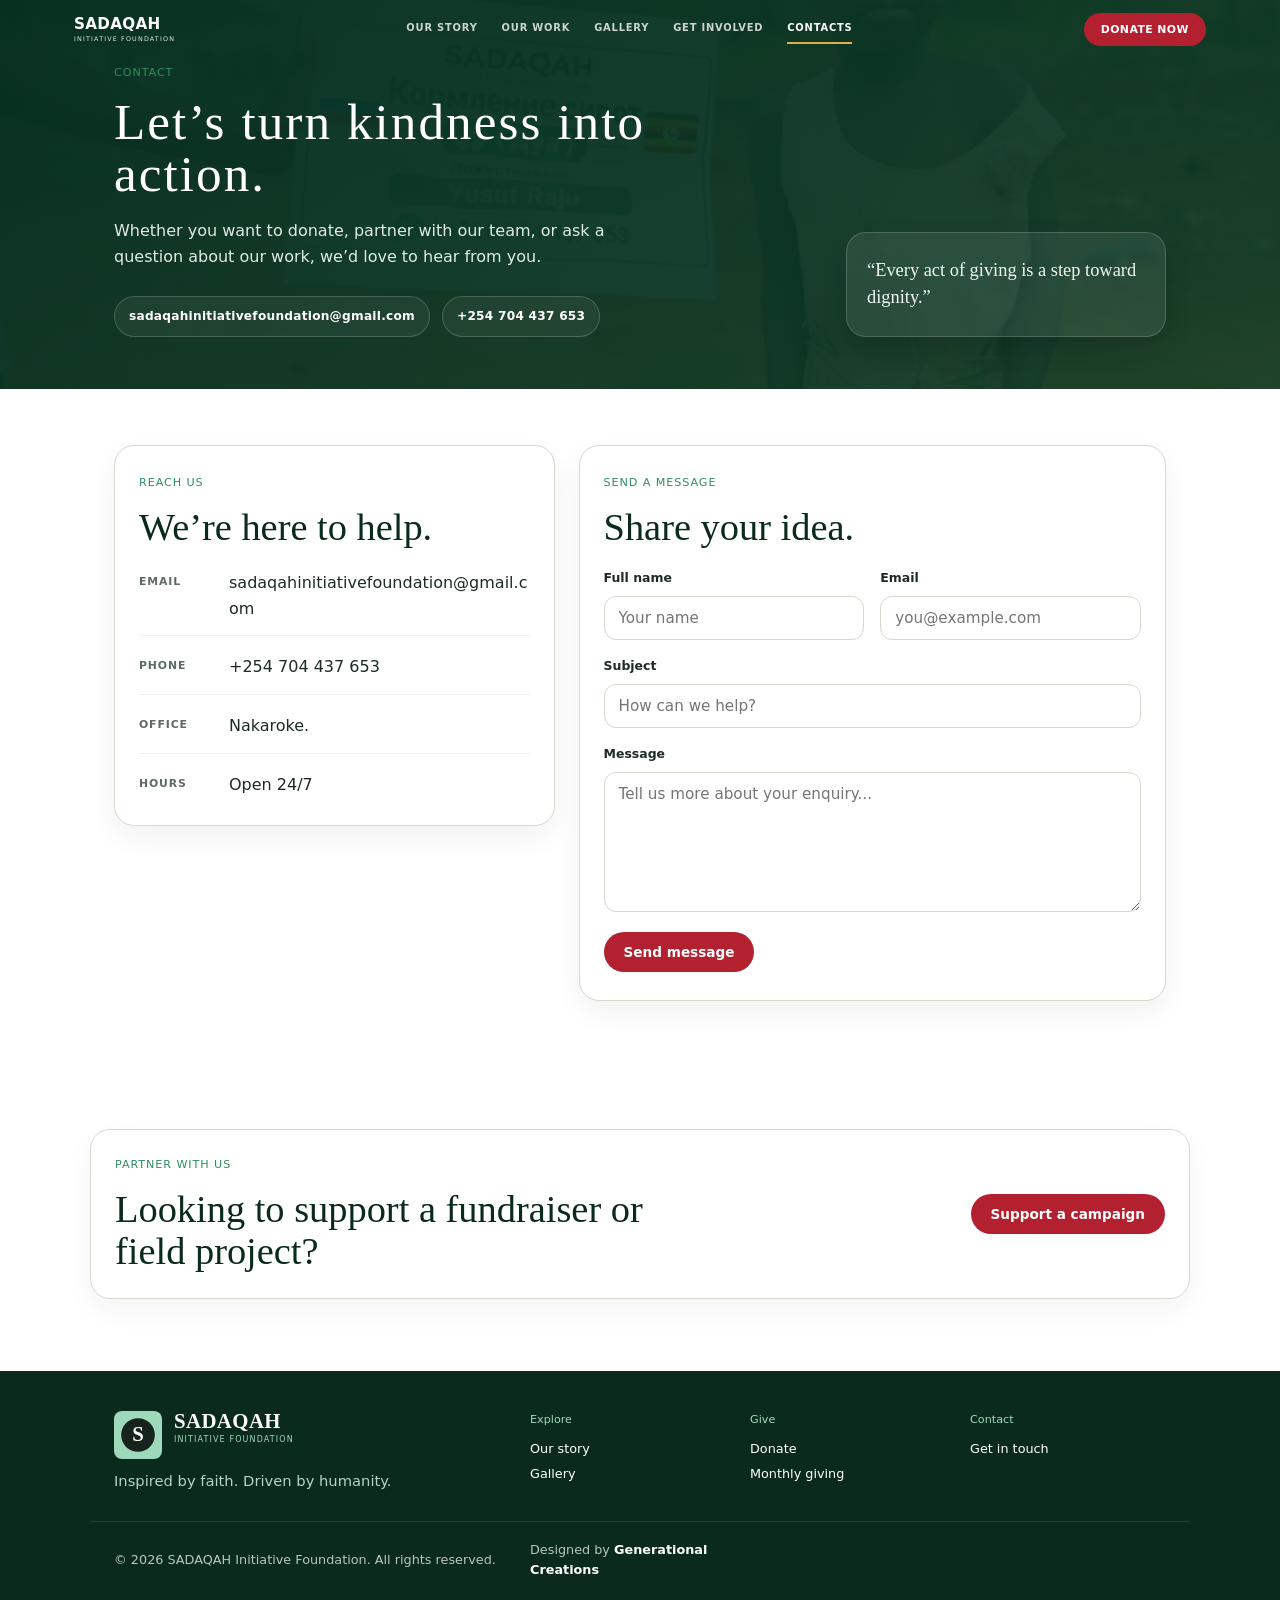
==== contact.html @ ea089679 "Agent Host changes for agents/mobile-nav-close-on-tap-slideshow-bg" ====
<!doctype html>
<html lang="en">
  <head>
    <meta charset="utf-8" />
    <meta
      name="viewport"
      content="width=device-width, initial-scale=1, viewport-fit=cover"
    />
    <meta name="referrer" content="no-referrer" />
    <meta
      http-equiv="Content-Security-Policy"
      content="default-src 'none'; style-src 'self' 'unsafe-inline' https://fonts.googleapis.com; font-src 'self' https://fonts.gstatic.com; script-src 'self'; img-src 'self' data:; media-src 'self'; base-uri 'none'; form-action 'none'"
    />
    <title>Contact | SADAQAH Initiative Foundation</title>
    <link rel="preconnect" href="https://fonts.googleapis.com" />
    <link
      href="https://fonts.googleapis.com/css2?family=Lora:wght@500;600&family=Inter:wght@400;500;600;700&display=swap"
      rel="stylesheet"
    />
    <link rel="stylesheet" href="styles.css" />
  </head>
  <body>
    <header>
      <div class="wrap nav">
        <button
          class="menu-toggle"
          type="button"
          aria-label="Open menu"
          aria-expanded="false"
          aria-controls="primary-nav"
        >
          <span></span><span></span><span></span>
        </button>
        <a class="logo" href="index.html#home"
          >SADAQAH<small>INITIATIVE FOUNDATION</small></a
        >
        <nav id="primary-nav" class="links" aria-label="Main">
          <a href="story.html">OUR STORY</a
          ><a href="index.html#work">OUR WORK</a
          ><a href="gallery.html">GALLERY</a
          ><a href="index.html#give">GET INVOLVED</a
          ><a href="contact.html" aria-current="page">CONTACTS</a>
        </nav>
        <a class="btn red" href="index.html#give">Donate now</a>
      </div>
    </header>

    <main class="contact-page">
      <section class="contact-hero">
        <div class="wrap contact-hero-inner">
          <div class="contact-copy">
            <p class="eyebrow">CONTACT</p>
            <h1>Let’s turn kindness into action.</h1>
            <p class="lead">
              Whether you want to donate, partner with our team, or ask a
              question about our work, we’d love to hear from you.
            </p>
            <div class="contact-chips">
              <a href="mailto:sadaqahinitiativefoundation@gmail.com">sadaqahinitiativefoundation@gmail.com</a>
              <a href="https://wa.me/254704437653">+254 704 437 653</a>
            </div>
          </div>
          <div class="contact-spotlight" aria-label="SADAQAH impact quote">
            <p>“Every act of giving is a step toward dignity.”</p>
          </div>
        </div>
      </section>

      <section class="contact-main">
        <div class="wrap contact-grid">
          <div class="contact-card info-panel">
            <p class="eyebrow">REACH US</p>
            <h2>We’re here to help.</h2>
            <ul class="contact-list">
              <li>
                <span class="label">Email</span>
                <a href="mailto:sadaqahinitiativefoundation@gmail.com">sadaqahinitiativefoundation@gmail.com</a>
              </li>
              <li>
                <span class="label">Phone</span>
                  <a href="https://wa.me/254704437653">+254 704 437 653</a>
              </li>
              <li>
                <span class="label">Office</span>
                  <span>Nakaroke.</span>
              </li>
              <li>
                <span class="label">Hours</span>
                <span>Open 24/7</span>
              </li>
            </ul>
          </div>

          <div class="contact-card form-panel">
            <p class="eyebrow">SEND A MESSAGE</p>
            <h2>Share your idea.</h2>
            <form class="contact-form">
              <div class="field-row">
                <label>
                  Full name
                  <input type="text" name="name" placeholder="Your name" />
                </label>
                <label>
                  Email
                  <input type="email" name="email" placeholder="you@example.com" />
                </label>
              </div>
              <label>
                Subject
                <input type="text" name="subject" placeholder="How can we help?" />
              </label>
              <label>
                Message
                <textarea name="message" rows="5" placeholder="Tell us more about your enquiry..."></textarea>
              </label>
              <button class="btn red" type="button">Send message</button>
            </form>
          </div>
        </div>
      </section>

      <section class="cta-section">
        <div class="wrap cta-box">
          <div>
            <p class="eyebrow">PARTNER WITH US</p>
            <h2>Looking to support a fundraiser or field project?</h2>
          </div>
          <a class="btn red" href="index.html#give">Support a campaign</a>
        </div>
      </section>
    </main>

    <footer class="dark">
      <div class="wrap">
        <div class="footer-brand">
          <img class="footer-logo" src="images/sadaqah-logo-placeholder.svg" alt="SADAQAH logo" />
          <span class="logo">SADAQAH<small>INITIATIVE FOUNDATION</small></span>
          <p class="muted">Inspired by faith. Driven by humanity.</p>
        </div>
        <div>
          <h4>Explore</h4>
          <a href="story.html">Our story</a>
          <a href="gallery.html">Gallery</a>
        </div>
        <div>
          <h4>Give</h4>
          <a href="index.html#give">Donate</a>
          <a href="index.html#give">Monthly giving</a>
        </div>
        <div>
          <h4>Contact</h4>
          <a href="contact.html">Get in touch</a>
        </div>
      </div>
      <div class="wrap footer-bottom">
        <p>&copy; 2026 SADAQAH Initiative Foundation. All rights reserved.</p>
        <p>Designed by <strong>Generational Creations</strong></p>
      </div>
    </footer>

    <script src="script.js"></script>
  </body>
</html>
---- styles.css ----
:root {
  --g: #0e3b26;
  --g2: #0a2b1b;
  --k: #0a0a0a;
  --cream: #f7f5f0;
  --red: #b3202f;
  --ink: #1d2b24;
  --mut: #5d6b63;
  --gold: #d8b24a;
  --bg: var(--cream);
  --tx: var(--ink);
  --bx-tint: #fff;
  --bd: #d9d6cc;
  --serif: Lora, Georgia, serif;
  --sans: Inter, system-ui, sans-serif;
  box-sizing: border-box;
  padding-top: env(safe-area-inset-top, 0px);
  padding-bottom: env(safe-area-inset-bottom, 0px);
}
html {
  scroll-padding-top: env(safe-area-inset-top, 0px);
  scroll-behavior: smooth;
}
*,
*::before,
*::after {
  box-sizing: inherit;
}
body {
  margin: 0;
  font-family: var(--sans);
  background: var(--bg);
  color: var(--tx);
  line-height: 1.6;
}
h1,
h2,
h3 {
  font-family: var(--serif);
  font-weight: 500;
  margin: 0;
  line-height: 1.1;
}
a {
  color: inherit;
  text-decoration: none;
}
:focus-visible {
  outline: 3px solid var(--gold);
  outline-offset: 2px;
}
.wrap {
  max-width: 1100px;
  margin: 0 auto;
  padding: 0 24px;
}
.eyebrow {
  font-size: 0.7rem;
  letter-spacing: 0.08em;
  color: #2e8f5e;
  margin: 0 0 14px;
}
.dark .eyebrow {
  color: #6fd1a0;
}
.btn {
  display: inline-block;
  border: 0;
  border-radius: 999px;
  padding: 12px 20px;
  font: 600 0.85rem var(--sans);
  cursor: pointer;
}
.red {
  background: var(--red);
  color: #fff;
}
.line {
  border: 1px solid rgba(255, 255, 255, 0.5);
  color: #fff;
  background: transparent;
}
.dark {
  background: var(--g);
  color: #fff;
}
.dark.deeper {
  background: var(--g2);
}
/* nav */
header {
  background: rgba(255, 255, 255, 0);
  color: #fff;
  position: fixed;
  top: 0;
  left: 0;
  width: 100%;
  z-index: 5;
  border-bottom: 1px solid transparent;
  transition:
    background-color 0.25s ease,
    border-color 0.25s ease,
    box-shadow 0.25s ease,
    color 0.25s ease;
}
header.is-scrolled {
  background: #fff;
  color: #17231d;
  border-bottom-color: #e8e8e3;
  box-shadow: 0 4px 14px rgba(10, 35, 24, 0.12);
}
header:not(.is-scrolled) .nav .logo,
header:not(.is-scrolled) .links a {
  color: #fff;
}
header:not(.is-scrolled) .nav .logo small {
  color: #dcebe2;
}
header.is-scrolled .nav .logo,
header.is-scrolled .links a {
  color: #17231d;
}
header.is-scrolled .nav .logo small {
  color: #526158;
}
.nav {
  position: relative;
  display: flex;
  align-items: center;
  justify-content: space-between;
  height: 58px;
  max-width: 1180px;
}
.logo {
  font: 600 1.3rem var(--serif);
  letter-spacing: 0.02em;
  line-height: 1;
}
.logo small {
  display: block;
  font: 500 0.5rem var(--sans);
  letter-spacing: 0.14em;
  color: #9fd9bb;
  margin-top: 3px;
}
.nav .logo {
  font: 700 0.95rem var(--sans);
  letter-spacing: 0.02em;
  color: #17231d;
}
.nav .logo small {
  font: 500 0.4rem var(--sans);
  letter-spacing: 0.18em;
  color: #526158;
  margin-top: 2px;
}
.links {
  display: flex;
  gap: 24px;
  font-size: 0.62rem;
  letter-spacing: 0.08em;
  font-weight: 600;
}
.links a {
  opacity: 0.78;
  padding: 6px 0;
}
.links a[aria-current="page"] {
  opacity: 1;
  border-bottom: 2px solid var(--gold);
}
.nav > .btn {
  font-size: 0.68rem;
  padding: 10px 17px;
  text-transform: uppercase;
  letter-spacing: 0.04em;
}
.menu-toggle {
  display: none;
}
@media (max-width: 760px) {
  .links {
    display: none;
  }
}
/* ph = image placeholder */
.ph {
  position: relative;
  overflow: hidden;
  background: linear-gradient(135deg, #2d6a46, #7a5a2c 55%, #c0852b);
  display: flex;
  align-items: flex-end;
}
.ph span {
  width: 100%;
  padding: 10px 12px;
  font-size: 0.72rem;
  color: #fff;
  background: linear-gradient(transparent, rgba(0, 0, 0, 0.7));
}
.ph.b {
  background: linear-gradient(135deg, #8a4b2a, #d9a441);
}
.ph.c {
  background: linear-gradient(135deg, #3b7a4f, #e4d9b8);
}
.ph.d {
  background: linear-gradient(135deg, #c0572b, #1d4e33);
}
.tiles a.ph {
  background-size: cover;
  background-position: center;
  background-repeat: no-repeat;
  transition:
    transform 0.2s ease,
    box-shadow 0.2s ease;
  box-shadow: 0 8px 18px rgba(0, 0, 0, 0.12);
}
.tiles a.ph:hover {
  transform: translateY(-2px);
  box-shadow: 0 12px 22px rgba(0, 0, 0, 0.18);
}
.img-one {
  background-image:
    linear-gradient(180deg, rgba(7, 39, 26, 0.12), rgba(7, 39, 26, 0.45)),
    url("images/IMG-20261114-WA0152.jpg");
}
.img-two {
  background-image:
    linear-gradient(180deg, rgba(7, 39, 26, 0.12), rgba(7, 39, 26, 0.45)),
    url("images/IMG-20261114-WA0137.jpg");
}
.img-three {
  background-image:
    linear-gradient(180deg, rgba(7, 39, 26, 0.12), rgba(7, 39, 26, 0.45)),
    url("images/IMG-20261114-WA0128.jpg");
}
/* hero */
.home-hero {
  position: relative;
  overflow: hidden;
  background: var(--g);
  padding: 0;
  min-height: 100vh;
}
.hero-wrap {
  position: relative;
  display: flex;
  align-items: center;
  max-width: none;
  min-height: 100vh;
  padding: 0;
}
.hero-copy {
  position: relative;
  z-index: 2;
  width: 100%;
  max-width: 1180px;
  margin: 0 auto;
  padding: 68px 24px 78px;
  color: #fff;
}
.hero-copy .eyebrow {
  margin-bottom: 18px;
  color: #a8dfbd;
}
.hero-copy h1 {
  font-size: clamp(2.6rem, 5vw, 4.4rem);
  line-height: 0.99;
  color: #fff;
  letter-spacing: -0.045em;
  max-width: 490px;
}
.hero-copy .lead {
  max-width: 430px;
  color: #e1eee6;
  font-size: 0.98rem;
  margin-top: 18px;
}
.hero-copy .muted-note {
  color: #c3dacc;
}
.hero-copy .row {
  display: flex;
  gap: 12px;
  flex-wrap: wrap;
  margin: 27px 0 18px;
}
.hero-copy .btn {
  padding: 13px 22px;
  font-size: 0.72rem;
  border-radius: 999px;
  letter-spacing: 0.04em;
  text-transform: uppercase;
}
.btn.white {
  background: #fff;
  color: #143b2a;
  border: 1px solid rgba(11, 37, 27, 0.1);
  box-shadow: 0 2px 0 rgba(11, 37, 27, 0.03);
}
.hero-visual {
  position: absolute;
  inset: 0;
  overflow: hidden;
  background-image: url("images/IMG-20261114-WA0153.jpg");
  background-position: center 48%;
  background-size: cover;
}
.hero-visual::before {
  content: "";
  position: absolute;
  inset: 0;
  background:
    linear-gradient(
      90deg,
      rgba(7, 58, 37, 0.99) 0%,
      rgba(7, 58, 37, 0.96) 28%,
      rgba(7, 58, 37, 0.82) 43%,
      rgba(7, 58, 37, 0.35) 63%,
      rgba(7, 58, 37, 0.08) 100%
    ),
    linear-gradient(
      0deg,
      rgba(7, 40, 26, 0.36),
      transparent 42%,
      rgba(7, 40, 26, 0.08)
    );
}
.hero-card {
  position: absolute;
  right: max(24px, calc((100vw - 1180px) / 2 + 24px));
  bottom: 28px;
  width: min(290px, calc(100% - 48px));
  display: flex;
  flex-direction: column;
  gap: 7px;
  padding: 15px 18px;
  background: rgba(213, 234, 212, 0.96);
  color: #1d2b24;
  box-shadow: 0 8px 24px rgba(0, 0, 0, 0.18);
  border-radius: 14px;
}
.hero-kicker {
  font-size: 0.62rem;
  letter-spacing: 0.08em;
  text-transform: uppercase;
  color: #33845a;
  font-weight: 600;
}
.hero-card h3 {
  font-size: 1rem;
  color: #1d2b24;
  line-height: 1.2;
  font-family: var(--serif);
  font-weight: 500;
}
.hero-card > a {
  font-size: 0.67rem;
  font-weight: 600;
  color: #1b6843;
  margin-top: 2px;
}

@media (max-width: 760px) {
  .nav {
    height: 56px;
  }
  .links {
    display: none;
  }
  .links.is-open {
    position: absolute;
    top: 100%;
    left: 0;
    right: 0;
    z-index: 6;
    display: flex;
    flex-direction: column;
    gap: 0;
    padding: 8px 24px;
    background: #fff;
    border-top: 1px solid #e8e8e3;
    box-shadow: 0 10px 18px rgba(0, 0, 0, 0.12);
  }
  header .links.is-open a {
    padding: 12px 0;
    border-bottom: 1px solid #eee;
    color: #17231d;
  }
  .links.is-open a:last-child {
    border-bottom: 0;
  }
  .menu-toggle {
    display: flex;
    width: 40px;
    height: 40px;
    flex-direction: column;
    align-items: center;
    justify-content: center;
    gap: 5px;
    padding: 0;
    border: 1px solid #d9d6cc;
    border-radius: 4px;
    background: #fff;
    color: #17231d;
    cursor: pointer;
  }
  .menu-toggle span {
    display: block;
    width: 17px;
    height: 2px;
    background: currentColor;
  }
  .hero-wrap {
    min-height: 100vh;
    align-items: flex-start;
  }
  .hero-copy {
    padding: 66px 24px 220px;
  }
  .hero-copy h1 {
    font-size: clamp(2.35rem, 11vw, 3.4rem);
  }
  .hero-copy .lead {
    max-width: 390px;
  }
  .hero-visual {
    background-position: 58% center;
  }
  .hero-visual::before {
    background:
      linear-gradient(
        90deg,
        rgba(7, 58, 37, 0.96),
        rgba(7, 58, 37, 0.78) 55%,
        rgba(7, 58, 37, 0.28)
      ),
      linear-gradient(0deg, rgba(7, 40, 26, 0.48), transparent 65%);
  }
  .hero-card {
    right: 18px;
    bottom: 18px;
  }
}
.hero-img {
  background: #2d6a46
    url("[data-uri]")
    50% 62% / cover no-repeat;
}
.cap {
  position: absolute;
  z-index: 2;
  right: max(24px, calc((100vw - 1100px) / 2 + 24px));
  bottom: 32px;
  background: #fff;
  color: var(--ink);
  padding: 10px 14px;
  font-size: 0.72rem;
  max-width: 210px;
  border-radius: 3px;
}
.cap b {
  display: block;
  font: 600 0.8rem var(--serif);
}
@media (max-width: 760px) {
  .hero .ph {
    inset: 0;
  }
  .hero .ph::before {
    background: linear-gradient(
      180deg,
      rgba(14, 59, 38, 0.85),
      rgba(14, 59, 38, 0.7)
    );
  }
  .cap {
    display: none;
  }
}
/* stats */
.stats {
  background: var(--k);
  color: #fff;
  padding: 28px 0;
  text-align: center;
}
.stats .wrap {
  display: grid;
  grid-template-columns: repeat(6, minmax(0, 1fr));
  gap: 0;
}
.impact-stats .stat-item {
  min-width: 0;
  min-height: 100px;
  padding: 0 12px;
  border-right: 1px solid rgba(255, 255, 255, 0.16);
}
.impact-stats .stat-item:nth-child(6n) {
  border-right: 0;
}
.stat-icon {
  display: block;
  width: 32px;
  height: 32px;
  margin: 0 auto 8px;
  fill: none;
  stroke: var(--gold);
  stroke-width: 1.8;
  stroke-linecap: round;
  stroke-linejoin: round;
}
.stats b {
  display: block;
  margin: 0 0 4px;
  font: 600 0.95rem/1.3 var(--serif);
  color: var(--gold);
}
.stats span {
  display: block;
  font-size: 0.68rem;
  line-height: 1.4;
  color: #c9d3cd;
}
@media (max-width: 900px) {
  .stats .wrap {
    grid-template-columns: repeat(3, minmax(0, 1fr));
  }
  .impact-stats .stat-item:nth-child(6n) {
    border-right: 1px solid rgba(255, 255, 255, 0.16);
  }
  .impact-stats .stat-item:nth-child(3n) {
    border-right: 0;
  }
}
@media (max-width: 600px) {
  .stats .wrap {
    grid-template-columns: repeat(2, minmax(0, 1fr));
  }
  .impact-stats .stat-item:nth-child(3n) {
    border-right: 1px solid rgba(255, 255, 255, 0.16);
  }
  .impact-stats .stat-item:nth-child(even) {
    border-right: 0;
  }
}
section {
  padding: 72px 0;
}
.two {
  display: grid;
  grid-template-columns: 1fr 1fr;
  gap: 56px;
  align-items: start;
}
@media (max-width: 760px) {
  .two {
    grid-template-columns: 1fr;
  }
  .story-copy {
    margin-top: 0;
  }
}
.big {
  font-size: clamp(1.8rem, 3.6vw, 2.4rem);
}
.muted {
  color: var(--mut);
  font-size: 0.92rem;
}
.dark .muted {
  color: #b8d3c3;
}
.tl {
  color: var(--red);
  font-size: 0.82rem;
  font-weight: 600;
  border-bottom: 1px solid currentColor;
}
.story-poster {
  margin: 24px 0 0;
  overflow: hidden;
  border: 1px solid var(--bd);
  border-radius: 4px;
  background: var(--cream);
}
.story-poster img {
  display: block;
  width: 100%;
  height: auto;
  object-fit: cover;
}
.story-copy {
  margin-top: 96px;
}
/* story timeline */
/* Chapter items alternate around the centre rail on wide screens. */
.story-page {
  background: var(--cream);
}
.story-hero {
  min-height: 420px;
  display: flex;
  align-items: flex-end;
  position: relative;
  overflow: hidden;
  color: #fff;
  background:
    linear-gradient(90deg, rgba(7, 58, 37, 0.96), rgba(7, 58, 37, 0.62) 58%, rgba(7, 58, 37, 0.15)),
    url("images/IMG-20261114-WA0152.jpg") center 48% / cover no-repeat;
}
.story-hero-slides {
  position: absolute;
  inset: 0;
  z-index: 0;
}
.story-hero-slide {
  position: absolute;
  inset: 0;
  background-position: center 48%;
  background-size: cover;
  background-repeat: no-repeat;
  opacity: 0;
  transition: opacity 1s ease;
}
.story-hero-slide.is-active {
  opacity: 1;
}
.story-hero::before {
  content: "";
  position: absolute;
  inset: 0;
  z-index: 1;
  background: linear-gradient(90deg, rgba(7, 58, 37, 0.96), rgba(7, 58, 37, 0.62) 58%, rgba(7, 58, 37, 0.15));
  pointer-events: none;
}
.story-hero-inner {
  position: relative;
  z-index: 2;
  width: 100%;
  padding-top: 112px;
  padding-bottom: 52px;
}
.story-hero h1 {
  max-width: 680px;
  color: #fff;
  font-size: clamp(2.8rem, 7vw, 5.2rem);
  letter-spacing: -0.04em;
}
.story-hero .lead {
  max-width: 580px;
  color: #e1eee6;
  font-size: 1.05rem;
}
.story-timeline-section {
  padding: 88px 0 100px;
}
.story-intro {
  max-width: 760px;
  margin: 0 auto 66px;
  text-align: center;
}
.story-intro .big {
  margin: 0 0 18px;
  font-size: clamp(2rem, 4vw, 3.2rem);
}
.timeline {
  position: relative;
  display: grid;
  gap: 42px;
  margin: 0;
  padding: 0;
  list-style: none;
}
.timeline::before {
  content: "";
  position: absolute;
  left: 50%;
  top: 22px;
  bottom: 22px;
  width: 2px;
  transform: translateX(-1px);
  background: linear-gradient(#d5aeb2, #8bb69a 35%, #d5aeb2 70%, #8bb69a);
}
.timeline-item {
  position: relative;
  display: grid;
  grid-template-columns: 1fr 84px 1fr;
  align-items: center;
  min-height: 250px;
  opacity: 0;
  transform: translateY(18px);
  transition: opacity 0.65s ease, transform 0.65s ease;
}
.timeline-item.is-visible {
  opacity: 1;
  transform: translateY(0);
}
.timeline-item:nth-child(odd) .timeline-card {
  grid-column: 1;
  grid-row: 1;
}
.timeline-item:nth-child(even) .timeline-card {
  grid-column: 3;
  grid-row: 1;
}
.timeline-marker {
  position: relative;
  z-index: 1;
  grid-column: 2;
  grid-row: 1;
  display: grid;
  place-items: center;
  width: 84px;
  height: 84px;
  border: 1px solid #d3cfc1;
  border-radius: 50%;
  background: var(--cream);
  color: var(--g);
  box-shadow: 0 0 0 8px var(--cream);
}
.timeline-marker span {
  display: grid;
  place-items: center;
  width: 58px;
  height: 58px;
  border-radius: 50%;
  background: var(--g);
  color: #fff;
  font: 600 0.85rem var(--sans);
  letter-spacing: 0.08em;
}
.timeline-card {
  display: grid;
  grid-template-columns: 180px 1fr;
  gap: 28px;
  align-items: center;
  min-height: 250px;
  padding: 18px;
  background: #fff;
  border: 1px solid var(--bd);
  border-radius: 14px;
  box-shadow: 0 18px 40px rgba(14, 59, 38, 0.09);
}
.timeline-card img {
  width: 180px;
  height: 214px;
  object-fit: cover;
  border-radius: 8px;
}
.timeline-kicker {
  margin: 0 0 8px;
  color: var(--red) !important;
  font-size: 0.62rem !important;
  font-weight: 700;
  letter-spacing: 0.13em;
}
.timeline-card h2 {
  margin: 0 0 8px;
  font-size: 1.45rem;
  color: var(--ink);
}
.timeline-card p {
  margin: 0;
  color: var(--mut);
  font-size: 0.92rem;
}
@media (max-width: 760px) {
  .story-hero {
    min-height: 260px;
  }
  .story-hero-inner {
    padding-top: 96px;
    padding-bottom: 40px;
  }
  .story-timeline-section {
    padding: 64px 0 72px;
  }
  .timeline::before {
    left: 11px;
  }
  .timeline-item {
    grid-template-columns: 44px 1fr;
    gap: 12px;
    min-height: 0;
  }
  .timeline-item:nth-child(odd) .timeline-card,
  .timeline-item:nth-child(even) .timeline-card {
    grid-column: 2;
    grid-row: 1;
  }
  .timeline-marker {
    grid-column: 1;
    width: 44px;
    height: 44px;
    box-shadow: 0 0 0 5px var(--cream);
  }
  .timeline-marker span {
    width: 32px;
    height: 32px;
    font-size: 0.62rem;
  }
  .timeline-card {
    grid-template-columns: 1fr;
    min-height: 0;
    gap: 16px;
    padding: 14px;
  }
  .timeline-card img {
    width: 100%;
    height: 220px;
  }
}
/* moments */
.moments {
  display: flex;
  min-height: calc(100vh - 58px);
  min-height: calc(100svh - 58px);
  align-items: center;
  padding: 40px 0;
}
.moments-content {
  width: 100%;
}
.moments-heading {
  max-width: 560px;
  margin-bottom: 18px;
}
.work-gallery-group + .work-gallery-group {
  margin-top: 12px;
}
.media-title {
  margin: 0 0 7px;
  color: #a8dfbd;
  font: 600 0.8rem var(--sans);
  letter-spacing: 0.06em;
}
.work-pics,
.work-videos {
  display: grid;
  gap: 10px;
}
.work-pics {
  grid-template-columns: repeat(3, minmax(0, 1fr));
}
.work-videos {
  grid-template-columns: repeat(3, minmax(0, 1fr));
}
.work-videos video,
.work-pics a.ph {
  display: block;
  width: 100%;
  aspect-ratio: 16 / 9;
  border-radius: 4px;
}
.work-videos video {
  background: #000;
  object-fit: cover;
}
.work-pics a.ph {
  background-size: cover;
  background-position: center;
  transition: transform 0.2s ease, box-shadow 0.2s ease;
}
.work-pics a.ph:hover {
  transform: translateY(-2px);
  box-shadow: 0 8px 18px rgba(0, 0, 0, 0.2);
}
.work-pics a.ph span {
  padding: 8px;
  font-size: 0.68rem;
}
@media (max-width: 760px) {
  .moments {
    min-height: calc(100vh - 56px);
    min-height: calc(100svh - 56px);
    padding: 32px 0;
  }
  .work-videos {
    grid-template-columns: repeat(2, minmax(0, 1fr));
  }
  .work-gallery-group + .work-gallery-group {
    margin-top: 10px;
  }
  .work-pics,
  .work-videos {
    gap: 8px;
  }
}
/* give */
.card {
  background: var(--bx-tint);
  border: 1px solid var(--bd);
  padding: 22px;
  border-radius: 3px;
}
.card input {
  width: 100%;
  padding: 10px;
  border: 1px solid var(--bd);
  border-radius: 6px;
  font: inherit;
  margin-bottom: 12px;
}
.card .btn {
  width: 100%;
}
.payment-options {
  display: grid;
  grid-template-columns: 1fr 1fr;
  gap: 10px;
  margin: 14px 0;
}
.payment-option {
  display: grid;
  grid-template-columns: 42px 1fr auto;
  align-items: center;
  gap: 10px;
  min-height: 68px;
  padding: 10px 12px;
  border: 1px solid var(--bd);
  border-radius: 8px;
  background: #fff;
  color: var(--ink);
  font: 600 0.82rem var(--sans);
  text-align: left;
  cursor: pointer;
}
.payment-option[aria-expanded="true"] {
  border-color: var(--red);
  box-shadow: inset 0 0 0 1px var(--red);
}
.payment-icon {
  display: grid;
  width: 42px;
  height: 42px;
  place-items: center;
  border-radius: 50%;
  background: #edf4ef;
}
.payment-icon svg {
  width: 22px;
  height: 22px;
  fill: none;
  stroke: var(--g);
  stroke-width: 1.6;
  stroke-linecap: round;
  stroke-linejoin: round;
}
.payment-chevron {
  color: var(--red);
  font-size: 1.15rem;
  line-height: 1;
}
.payment-panel {
  padding-top: 4px;
}
.donation-form {
  display: grid;
  gap: 10px;
}
.donation-form label {
  display: grid;
  gap: 5px;
  font-size: 0.72rem;
  font-weight: 600;
  color: var(--mut);
}
.donation-form input {
  margin: 0;
}
.donation-form .consent-label {
  display: grid;
  grid-template-columns: 18px minmax(0, 1fr);
  align-items: start;
  gap: 8px;
  line-height: 1.45;
  cursor: pointer;
}
.donation-form .consent-label input {
  width: 18px;
  height: 18px;
  margin-top: 1px;
  padding: 0;
  border: 0;
  border-radius: 0;
  accent-color: var(--red);
}
@media (max-width: 600px) {
  .payment-options {
    grid-template-columns: 1fr;
  }
}
.note {
  font-size: 0.72rem;
  color: var(--mut);
  margin: 10px 0 0;
}
#msg {
  min-height: 1.2em;
}
/* faq */
details {
  border-bottom: 1px solid var(--bd);
  padding: 14px 0;
}
summary {
  cursor: pointer;
  font-weight: 600;
  font-size: 0.92rem;
  list-style: none;
  display: flex;
  justify-content: space-between;
}
summary::after {
  content: "+";
  color: var(--mut);
}
details[open] summary::after {
  content: "\2013";
}
details p {
  margin: 10px 0 0;
  color: var(--mut);
  font-size: 0.88rem;
}
/* cta */
.cta .wrap {
  display: flex;
  align-items: center;
  justify-content: space-between;
  gap: 24px;
  flex-wrap: wrap;
}
.cta h2 {
  font-size: clamp(1.8rem, 4vw, 2.6rem);
}
.funders-marquee {
  width: min(760px, 82vw);
  margin-top: 18px;
  overflow: hidden;
  mask-image: linear-gradient(to right, transparent, #000 6%, #000 94%, transparent);
}
.funders-marquee-track {
  display: flex;
  width: max-content;
  align-items: center;
  animation: funders-scroll 24s linear infinite;
}
.funder-card {
  display: flex;
  flex: none;
  align-items: center;
  gap: 12px;
  width: 210px;
  height: 78px;
  margin-right: 14px;
  padding: 12px;
  border: 1px solid rgba(255, 255, 255, 0.16);
  border-radius: 10px;
  background: rgba(255, 255, 255, 0.06);
  color: #fff;
  font-family: var(--sans);
  white-space: nowrap;
}
.funder-card div {
  display: grid;
  gap: 5px;
  min-width: 0;
}
.funder-card strong {
  font-size: 0.68rem;
  font-weight: 600;
  letter-spacing: 0.08em;
  text-transform: uppercase;
}
.funder-card div > span {
  color: #b9c6be;
  font-size: 0.72rem;
}
.funder-logo-mark {
  display: grid;
  flex: none;
  width: 52px;
  height: 52px;
  padding: 4px;
  object-fit: contain;
  border: 1px solid rgba(159, 217, 187, 0.35);
  border-radius: 8px;
  background: rgba(241, 247, 243, 0.18);
  opacity: 0.72;
  color: #17231d;
  font-family: var(--serif);
  font-size: 0.82rem;
  letter-spacing: 0;
}
@keyframes funders-scroll {
  to {
    transform: translateX(-50%);
  }
}
@media (prefers-reduced-motion: reduce) {
  .funders-marquee-track {
    animation: none;
  }
  .story-hero-slide {
    transition: none;
  }
}
footer {
  background: #fff;
  padding: 40px 0;
  font-size: 0.8rem;
}
footer .wrap {
  display: grid;
  grid-template-columns: 2fr 1fr 1fr 1fr;
  gap: 24px;
}
footer h4 {
  margin: 0 0 8px;
  font-size: 0.7rem;
  color: var(--mut);
  font-weight: 500;
}
footer a {
  display: block;
  padding: 2px 0;
}
footer.dark {
  background: var(--g2);
  color: #fff;
}
footer.dark h4 {
  color: #9fd9bb;
}
.footer-brand {
  display: grid;
  grid-template-columns: 48px 1fr;
  align-items: center;
  column-gap: 12px;
}
.footer-logo {
  width: 48px;
  height: 48px;
  grid-row: 1 / span 2;
  border-radius: 8px;
}
.footer-brand .logo {
  align-self: end;
}
.footer-brand .muted {
  grid-column: 1 / -1;
  margin: 10px 0 0;
}
.footer-bottom {
  display: flex;
  justify-content: space-between;
  align-items: center;
  border-top: 1px solid rgba(255, 255, 255, 0.12);
  margin-top: 28px;
  padding-top: 18px;
  color: #b9c6be;
}
.footer-bottom p {
  margin: 0;
}
.footer-credit {
  display: flex;
  align-items: center;
  gap: 8px;
}
.footer-credit img {
  width: auto;
  height: 52px;
  object-fit: contain;
}
.footer-bottom strong {
  color: #fff;
  font-weight: 600;
}
@media (max-width: 760px) {
  footer .wrap {
    grid-template-columns: 1fr 1fr;
  }
  .footer-bottom {
    display: block;
  }
  .footer-bottom p + p {
    margin-top: 8px;
  }
}
/* gallery */
.gal-h {
  padding: 56px 0 40px;
}
.gal-h h1 {
  font-size: clamp(2rem, 4.5vw, 3rem);
  max-width: 520px;
}
.grid {
  display: grid;
  grid-template-columns: repeat(4, 1fr);
  gap: 10px;
}
.grid .ph {
  aspect-ratio: 1;
  background-size: cover;
  background-position: center;
  box-shadow: inset 0 0 0 1px rgba(255, 255, 255, 0.08);
}
.posters {
  display: grid;
  grid-template-columns: repeat(4, 1fr);
  gap: 10px;
  align-items: start;
}
.campaign-poster {
  margin: 0;
  overflow: hidden;
  border-radius: 3px;
  background: #fff;
  align-self: start;
}
.campaign-poster img {
  display: block;
  width: 100%;
  height: auto;
}
@media (max-width: 760px) {
  .grid,
  .posters {
    grid-template-columns: repeat(2, 1fr);
  }
}
.view {
  display: none;
}
.view.on {
  display: block;
}
@media (prefers-reduced-motion: reduce) {
  html {
    scroll-behavior: auto;
  }
}
.muted-note {
  font-size: 0.7rem;
}
.faq-section {
  padding: 56px 0;
  background: #e8efe9;
}
.cta-section {
  padding: 72px 0;
}
.gallery-section {
  padding-bottom: 56px;
}
.campaigns-section {
  padding-bottom: 72px;
}



/* contact */
.contact-page {
  background-color: white;
  color:black;
}
/* background image css*/
.contact-hero {
  background:
    linear-gradient(135deg, rgba(7, 48, 33, 0.98), rgba(14, 59, 38, 0.92)),
    url("images/IMG-20261114-WA0153.jpg") center/cover no-repeat;
  color: #fff;
  padding: 64px 0 52px;
}
.contact-hero-inner {
  display: grid;
  grid-template-columns: minmax(0, 1.6fr) minmax(260px, 0.9fr);
  gap: 28px;
  align-items: end;
}
.contact-copy h1 {
  font-size: clamp(2.3rem, 4vw, 3.8rem);
  max-width: 560px;
  line-height: 1.02;
  color: #fff;
  letter-spacing: 0.04em;
}

.contact-copy .lead {
  color: #dfece3;
  max-width: 540px;
  margin-top: 18px;
  font-size: 1rem;
}

.contact-chips {
  display: flex;
  flex-wrap: wrap;
  gap: 12px;
  margin-top: 26px;
}
.contact-chips a {
  display: inline-flex;
  align-items: center;
  padding: 10px 14px;
  border-radius: 999px;
  border: 1px solid rgba(255, 255, 255, 0.18);
  background: rgba(255, 255, 255, 0.06);
  color: #fff;
  font-size: 0.76rem;
  font-weight: 600;
  letter-spacing: 0.02em;
}
.contact-spotlight {
  justify-self: end;
  width: min(100%, 320px);
  background: rgba(255, 255, 255, 0.08);
  border: 1px solid rgba(255, 255, 255, 0.17);
  border-radius: 20px;
  padding: 24px 20px;
  box-shadow: 0 12px 24px rgba(0, 0, 0, 0.16);
}
.contact-spotlight p {
  margin: 0;
  font-size: 1.15rem;
  line-height: 1.5;
  font-family: var(--serif);
  color: #f1f6f3;
}
.contact-main {
  padding: 56px 0;
}
.contact-grid {
  display: grid;
  grid-template-columns: minmax(0, 0.9fr) minmax(0, 1.2fr);
  gap: 24px;
  align-items: start;
}
.contact-card {
  background: #fff;
  border: 1px solid var(--bd);
  border-radius: 20px;
  box-shadow: 0 12px 28px rgba(12, 35, 26, 0.06);
  padding: 28px 24px;
}
.contact-card h2 {
  font-size: clamp(1.8rem, 3vw, 2.4rem);
  color: var(--g2);
}
.contact-list {
  list-style: none;
  padding: 0;
  margin: 22px 0 0;
  display: grid;
  gap: 18px;
}
.contact-list li {
  display: grid;
  grid-template-columns: 72px minmax(0, 1fr);
  gap: 10px 18px;
  padding-bottom: 14px;
  border-bottom: 1px solid #edf0eb;
}
.contact-list li:last-child {
  border-bottom: 0;
  padding-bottom: 0;
}
.contact-list .label {
  color: var(--mut);
  font-size: 0.68rem;
  letter-spacing: 0.08em;
  text-transform: uppercase;
  font-weight: 700;
  padding-top: 3px;
}
.contact-list a,
.contact-list span {
  color: var(--ink);
  font-weight: 500;
}
.contact-list a,
.contact-chips a {
  overflow-wrap: anywhere;
}
.contact-form {
  display: grid;
  gap: 16px;
  margin-top: 20px;
}
.field-row {
  display: grid;
  grid-template-columns: repeat(2, minmax(0, 1fr));
  gap: 16px;
}
.contact-form label {
  display: grid;
  gap: 8px;
  font-size: 0.78rem;
  font-weight: 600;
  color: var(--ink);
}
.contact-form input,
.contact-form textarea {
  width: 100%;
  border: 1px solid #d9d6cc;
  background: #fff;
  border-radius: 12px;
  padding: 12px 14px;
  font: 500 0.95rem var(--sans);
  color: var(--ink);
}
.contact-form input:focus,
.contact-form textarea:focus {
  border-color: #7fa98d;
  box-shadow: 0 0 0 3px rgba(52, 117, 82, 0.12);
  outline: none;
}
.contact-form textarea {
  min-height: 140px;
  resize: vertical;
}
.contact-form .btn {
  width: fit-content;
  margin-top: 4px;
}
.cta-box {
  display: flex;
  justify-content: space-between;
  align-items: center;
  gap: 20px;
  background: #fff;
  border: 1px solid var(--bd);
  border-radius: 20px;
  padding: 26px 24px;
  box-shadow: 0 12px 28px rgba(12, 35, 26, 0.05);
}
.cta-box h2 {
  max-width: 560px;
  font-size: clamp(1.8rem, 3vw, 2.5rem);
  color: var(--g2);
}
@media (max-width: 760px) {
  .contact-hero-inner,
  .contact-grid,
  .field-row,
  .cta-box {
    grid-template-columns: 1fr;
    display: grid;
  }
  .contact-hero {
    padding-top: 52px;
  }
  .contact-spotlight {
    justify-self: stretch;
    width: 100%;
  }
  .contact-copy .lead {
    font-size: 0.96rem;
  }
  .cta-box {
    align-items: start;
  }
  .cta-box .btn {
    width: fit-content;
  }
}
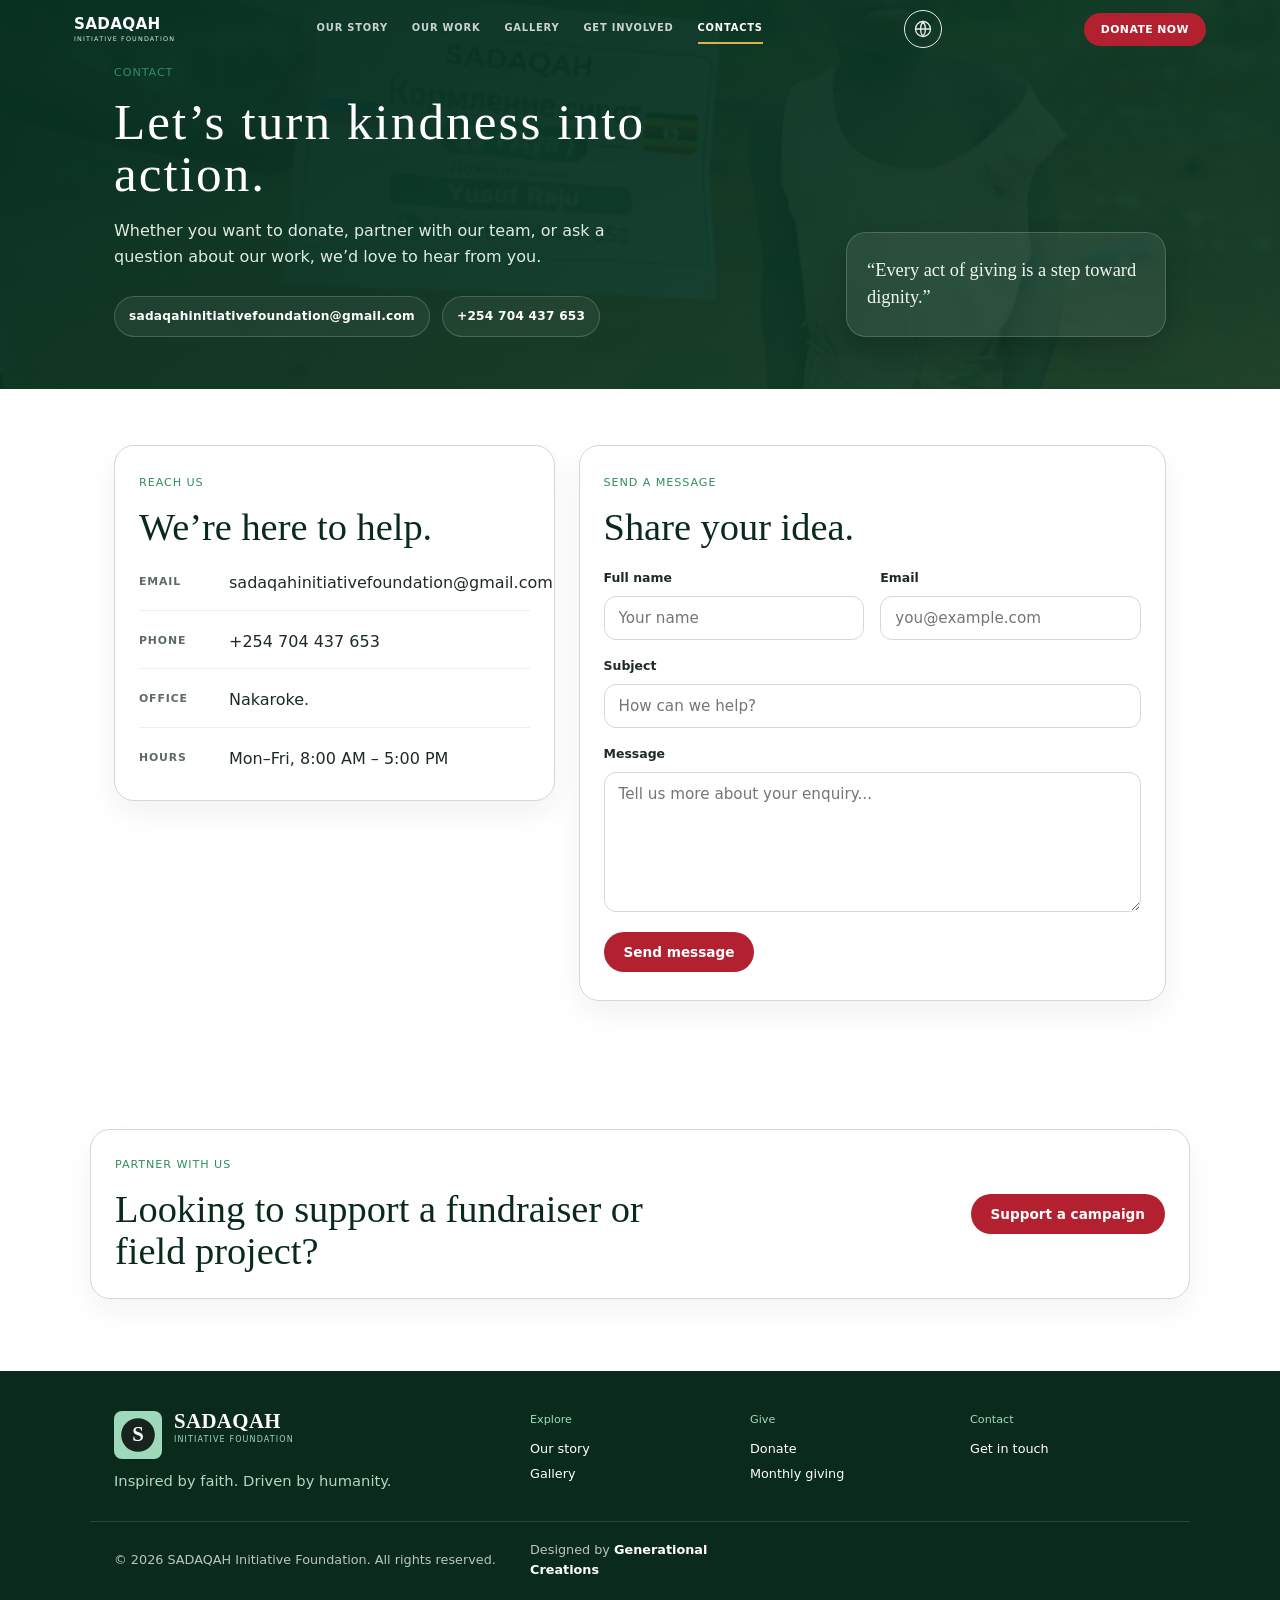
==== commit 799992a1: "feat: Add language selection feature and update CSP for GTranslate integration - Implemented a langu" ====
--- a/contact.html
+++ b/contact.html
@@ -9,7 +9,7 @@
     <meta name="referrer" content="no-referrer" />
     <meta
       http-equiv="Content-Security-Policy"
-      content="default-src 'none'; style-src 'self' 'unsafe-inline' https://fonts.googleapis.com; font-src 'self' https://fonts.gstatic.com; script-src 'self'; img-src 'self' data:; media-src 'self'; base-uri 'none'; form-action 'none'"
+      content="default-src 'none'; style-src 'self' 'unsafe-inline' https://fonts.googleapis.com; font-src 'self' https://fonts.gstatic.com; script-src 'self' https://cdn.gtranslate.net; connect-src https://translate.googleapis.com https://translate-pa.googleapis.com https://translate.google.com https://*.gtranslate.net; frame-src https://translate.google.com https://*.gtranslate.net; img-src 'self' data:; media-src 'self'; base-uri 'none'; form-action 'none'"
     />
     <title>Contact | SADAQAH Initiative Foundation</title>
     <link rel="preconnect" href="https://fonts.googleapis.com" />
@@ -41,6 +41,18 @@
           ><a href="index.html#give">GET INVOLVED</a
           ><a href="contact.html" aria-current="page">CONTACTS</a>
         </nav>
+        <div class="language-control">
+          <button class="language-toggle" type="button" aria-label="Choose language" aria-expanded="false" aria-controls="language-popover">
+            <svg viewBox="0 0 24 24" aria-hidden="true">
+              <circle cx="12" cy="12" r="9"></circle>
+              <path d="M3 12h18M12 3a15 15 0 0 1 0 18M12 3a15 15 0 0 0 0 18"></path>
+            </svg>
+          </button>
+          <section class="language-popover" id="language-popover" aria-label="Language selection" hidden>
+            <h2>Choose a language</h2>
+            <div class="gtranslate_wrapper" aria-label="Available languages"></div>
+          </section>
+        </div>
         <a class="btn red" href="index.html#give">Donate now</a>
       </div>
     </header>
@@ -86,7 +98,7 @@
               </li>
               <li>
                 <span class="label">Hours</span>
-                <span>Open 24/7</span>
+                <span>Mon–Fri, 8:00 AM – 5:00 PM</span>
               </li>
             </ul>
           </div>
@@ -158,6 +170,7 @@
       </div>
     </footer>
 
+    <script src="language.js"></script>
     <script src="script.js"></script>
   </body>
 </html>
--- a/styles.css
+++ b/styles.css
@@ -174,6 +174,80 @@
   padding: 10px 17px;
   text-transform: uppercase;
   letter-spacing: 0.04em;
+}
+.language-control {
+  position: relative;
+  flex: none;
+}
+.language-toggle {
+  display: grid;
+  width: 38px;
+  height: 38px;
+  place-items: center;
+  padding: 0;
+  border: 1px solid currentColor;
+  border-radius: 50%;
+  background: transparent;
+  color: inherit;
+  cursor: pointer;
+  opacity: 0.9;
+}
+.language-toggle:hover {
+  opacity: 1;
+}
+.language-toggle svg {
+  width: 20px;
+  height: 20px;
+  fill: none;
+  stroke: currentColor;
+  stroke-linecap: round;
+  stroke-linejoin: round;
+  stroke-width: 1.6;
+}
+.language-popover {
+  position: absolute;
+  top: calc(100% + 12px);
+  inset-inline-end: 0;
+  z-index: 8;
+  display: grid;
+  width: 220px;
+  max-height: 70vh;
+  overflow-y: auto;
+  gap: 4px;
+  padding: 12px;
+  border: 1px solid #e8e8e3;
+  border-radius: 8px;
+  background: #fff;
+  color: #17231d;
+  box-shadow: 0 10px 24px rgba(10, 35, 24, 0.18);
+}
+.language-popover[hidden] {
+  display: none;
+}
+.language-popover h2 {
+  margin: 0 0 4px;
+  padding: 2px 8px 8px;
+  border-bottom: 1px solid #e8e8e3;
+  font: 600 0.82rem var(--sans);
+}
+.gtranslate_wrapper {
+  display: grid;
+  max-height: 55vh;
+  gap: 4px;
+  overflow-y: auto;
+}
+.gtranslate_wrapper a.glink {
+  width: 100%;
+  padding: 9px 8px;
+  border-radius: 4px;
+  color: #17231d;
+  font: 500 0.82rem var(--sans);
+  text-align: start;
+  text-decoration: none;
+}
+.gtranslate_wrapper a.glink:hover,
+.gtranslate_wrapper a.glink.gt-current-lang {
+  background: #edf4ef;
 }
 .menu-toggle {
   display: none;
@@ -366,6 +440,14 @@
   .nav {
     height: 56px;
   }
+  .nav > .btn {
+    padding: 8px 10px;
+    font-size: 0.58rem;
+  }
+  .language-toggle {
+    width: 36px;
+    height: 36px;
+  }
   .links {
     display: none;
   }
@@ -610,34 +692,9 @@
     linear-gradient(90deg, rgba(7, 58, 37, 0.96), rgba(7, 58, 37, 0.62) 58%, rgba(7, 58, 37, 0.15)),
     url("images/IMG-20261114-WA0152.jpg") center 48% / cover no-repeat;
 }
-.story-hero-slides {
-  position: absolute;
-  inset: 0;
-  z-index: 0;
-}
-.story-hero-slide {
-  position: absolute;
-  inset: 0;
-  background-position: center 48%;
-  background-size: cover;
-  background-repeat: no-repeat;
-  opacity: 0;
-  transition: opacity 1s ease;
-}
-.story-hero-slide.is-active {
-  opacity: 1;
-}
-.story-hero::before {
-  content: "";
-  position: absolute;
-  inset: 0;
-  z-index: 1;
-  background: linear-gradient(90deg, rgba(7, 58, 37, 0.96), rgba(7, 58, 37, 0.62) 58%, rgba(7, 58, 37, 0.15));
-  pointer-events: none;
-}
 .story-hero-inner {
   position: relative;
-  z-index: 2;
+  z-index: 1;
   width: 100%;
   padding-top: 112px;
   padding-bottom: 52px;
@@ -889,6 +946,347 @@
   }
 }
 /* give */
+.giving-section {
+  padding: 64px 0;
+  background: #f3f6f3;
+}
+.giving-layout {
+  display: grid;
+  grid-template-columns: minmax(0, 1fr) minmax(0, 1fr);
+  max-width: 1080px;
+  margin: 0 auto;
+  overflow: hidden;
+  border: 1px solid #e4e9e5;
+  border-radius: 24px;
+  background: #fff;
+  box-shadow: 0 18px 48px rgba(10, 43, 27, 0.08);
+}
+.giving-story {
+  display: flex;
+  min-width: 0;
+  flex-direction: column;
+}
+.giving-story-copy {
+  padding: 30px 32px 22px;
+}
+.giving-story-copy .eyebrow {
+  margin-bottom: 12px;
+  color: #00aabb;
+  font-size: 0.65rem;
+  font-weight: 700;
+  letter-spacing: 0.18em;
+}
+.giving-story-copy h2 {
+  max-width: 440px;
+  color: #111a16;
+  font-size: clamp(1.75rem, 3vw, 2.25rem);
+  font-weight: 700;
+  letter-spacing: -0.035em;
+}
+.giving-story-copy .muted {
+  max-width: 460px;
+  margin: 13px 0 16px;
+  font-size: 0.83rem;
+  line-height: 1.75;
+}
+.giving-benefits {
+  display: flex;
+  flex-wrap: wrap;
+  gap: 8px 14px;
+}
+.giving-benefits span {
+  display: inline-flex;
+  align-items: center;
+  gap: 6px;
+  color: #263a32;
+  font-size: 0.67rem;
+  font-weight: 600;
+}
+.giving-benefits i {
+  display: grid;
+  width: 23px;
+  height: 23px;
+  place-items: center;
+  border-radius: 50%;
+  background: #e4f8fa;
+  color: #009dad;
+  font-size: 0.75rem;
+  font-style: normal;
+}
+.giving-photo {
+  position: relative;
+  flex: 1;
+  min-height: 300px;
+  margin: 0;
+  background: #e8efe9;
+}
+.giving-photo img {
+  display: block;
+  width: 100%;
+  height: 100%;
+  min-height: 300px;
+  object-fit: cover;
+  object-position: center 56%;
+}
+.giving-panel {
+  display: flex;
+  align-items: center;
+  justify-content: center;
+  min-width: 0;
+  padding: 22px;
+  background: #e9f8fa;
+}
+.giving-card {
+  width: 100%;
+  max-width: 470px;
+  padding: 19px;
+  border: 1px solid #e0e9e7;
+  border-radius: 20px;
+  background: #fff;
+  box-shadow: 0 12px 30px rgba(10, 43, 27, 0.08);
+}
+.program-list,
+.amount-picker {
+  min-width: 0;
+  margin: 0;
+  padding: 0;
+  border: 0;
+}
+.program-list legend,
+.amount-picker legend {
+  margin-bottom: 9px;
+  color: #17231d;
+  font-size: 0.82rem;
+  font-weight: 700;
+}
+.program-list {
+  display: grid;
+  gap: 6px;
+}
+.program-option {
+  display: grid;
+  grid-template-columns: 17px minmax(0, 1fr);
+  align-items: center;
+  gap: 9px;
+  min-height: 52px;
+  padding: 8px 10px;
+  border: 1px solid transparent;
+  border-radius: 12px;
+  background: #f8f8f6;
+  cursor: pointer;
+}
+.program-option.is-selected {
+  border-color: #80dce5;
+  background: #edfbfc;
+}
+.program-option input,
+.amount-option input {
+  width: 16px;
+  height: 16px;
+  margin: 0;
+  accent-color: #00aebe;
+}
+.program-copy {
+  display: grid;
+  gap: 2px;
+}
+.program-copy strong {
+  color: #17231d;
+  font-size: 0.7rem;
+  line-height: 1.3;
+}
+.program-copy small {
+  color: #5d6b63;
+  font-size: 0.62rem;
+  line-height: 1.35;
+}
+.amount-picker {
+  margin-top: 15px;
+  padding-top: 13px;
+  border-top: 1px solid #e0e5e1;
+}
+.amount-picker legend {
+  margin-bottom: 8px;
+}
+.amount-picker legend span {
+  color: #65756c;
+  font-size: 0.68rem;
+  font-weight: 500;
+}
+.amount-note {
+  margin: 7px 0 0;
+  color: #65756c;
+  font-size: 0.62rem;
+}
+.amount-options {
+  display: grid;
+  grid-template-columns: repeat(4, minmax(0, 1fr));
+  gap: 6px;
+}
+.amount-option {
+  position: relative;
+  display: grid;
+  min-height: 36px;
+  place-items: center;
+  border-radius: 10px;
+  background: #f2f3f1;
+  color: #26332d;
+  cursor: pointer;
+}
+.amount-option.is-selected {
+  background: #08b8c8;
+  color: #fff;
+}
+.amount-option input {
+  position: absolute;
+  width: 1px;
+  height: 1px;
+  overflow: hidden;
+  clip: rect(0, 0, 0, 0);
+  white-space: nowrap;
+  clip-path: inset(50%);
+}
+.amount-option span {
+  font-size: 0.67rem;
+  font-weight: 700;
+}
+.amount-option:focus-within {
+  outline: 3px solid var(--gold);
+  outline-offset: 2px;
+}
+.custom-amount {
+  display: grid;
+  grid-template-columns: minmax(0, 1fr) 150px;
+  align-items: center;
+  gap: 10px;
+  margin-top: 9px;
+  color: #5d6b63;
+  font-size: 0.66rem;
+  font-weight: 600;
+}
+.custom-amount input {
+  width: 100%;
+  min-width: 0;
+  padding: 8px 10px;
+  border: 1px solid #d9e1dc;
+  border-radius: 8px;
+  font: 500 0.72rem var(--sans);
+}
+.gift-summary {
+  display: flex;
+  align-items: center;
+  justify-content: space-between;
+  gap: 12px;
+  margin-top: 14px;
+  padding: 11px 12px;
+  border-radius: 12px;
+  background: #effafb;
+}
+.gift-summary > div {
+  display: grid;
+  gap: 2px;
+}
+.summary-label {
+  color: #65756c;
+  font-size: 0.56rem;
+  font-weight: 700;
+  letter-spacing: 0.14em;
+}
+.gift-summary > div > strong {
+  color: #17231d;
+  font-size: 0.68rem;
+}
+.gift-summary small {
+  color: #5d6b63;
+  font-size: 0.6rem;
+}
+.summary-amount {
+  flex: none;
+  color: #f26922;
+  font-size: 1rem;
+}
+.gift-start {
+  display: flex;
+  width: 100%;
+  align-items: center;
+  justify-content: center;
+  gap: 8px;
+  margin-top: 12px;
+  padding: 12px 16px;
+  border-radius: 10px;
+  background: #f26922;
+  color: #fff;
+  font-size: 0.75rem;
+}
+.gift-start:hover {
+  background: #dc5817;
+}
+.giving-payment-step {
+  margin-top: 15px;
+  padding-top: 13px;
+  border-top: 1px solid #e0e5e1;
+}
+.giving-payment-step > b {
+  color: #17231d;
+  font-size: 0.78rem;
+}
+.giving-payment-step .payment-options {
+  grid-template-columns: 1fr 1fr;
+  margin: 9px 0;
+}
+.giving-payment-step .payment-option {
+  grid-template-columns: 34px minmax(0, 1fr) auto;
+  gap: 7px;
+  min-height: 56px;
+  padding: 7px;
+  font-size: 0.68rem;
+}
+.giving-payment-step .payment-icon {
+  width: 34px;
+  height: 34px;
+}
+.giving-payment-step .payment-icon svg {
+  width: 19px;
+  height: 19px;
+}
+.giving-payment-step .donation-form input[type="number"] {
+  background: #f5f7f5;
+}
+@media (max-width: 760px) {
+  .giving-section {
+    padding: 42px 0;
+  }
+  .giving-layout {
+    grid-template-columns: 1fr;
+    border-radius: 18px;
+  }
+  .giving-story-copy {
+    padding: 25px 22px 18px;
+  }
+  .giving-photo,
+  .giving-photo img {
+    min-height: 230px;
+    max-height: 320px;
+  }
+  .giving-panel {
+    padding: 18px;
+  }
+  .giving-card {
+    padding: 16px;
+  }
+}
+@media (max-width: 420px) {
+  .amount-options {
+    gap: 4px;
+  }
+  .amount-option span {
+    font-size: 0.61rem;
+  }
+  .custom-amount {
+    grid-template-columns: 1fr;
+    gap: 5px;
+  }
+}
 .card {
   background: var(--bx-tint);
   border: 1px solid var(--bd);
@@ -924,7 +1322,7 @@
   background: #fff;
   color: var(--ink);
   font: 600 0.82rem var(--sans);
-  text-align: left;
+  text-align: start;
   cursor: pointer;
 }
 .payment-option[aria-expanded="true"] {
@@ -1104,9 +1502,6 @@
   .funders-marquee-track {
     animation: none;
   }
-  .story-hero-slide {
-    transition: none;
-  }
 }
 footer {
   background: #fff;
@@ -1382,10 +1777,6 @@
 .contact-list span {
   color: var(--ink);
   font-weight: 500;
-}
-.contact-list a,
-.contact-chips a {
-  overflow-wrap: anywhere;
 }
 .contact-form {
   display: grid;
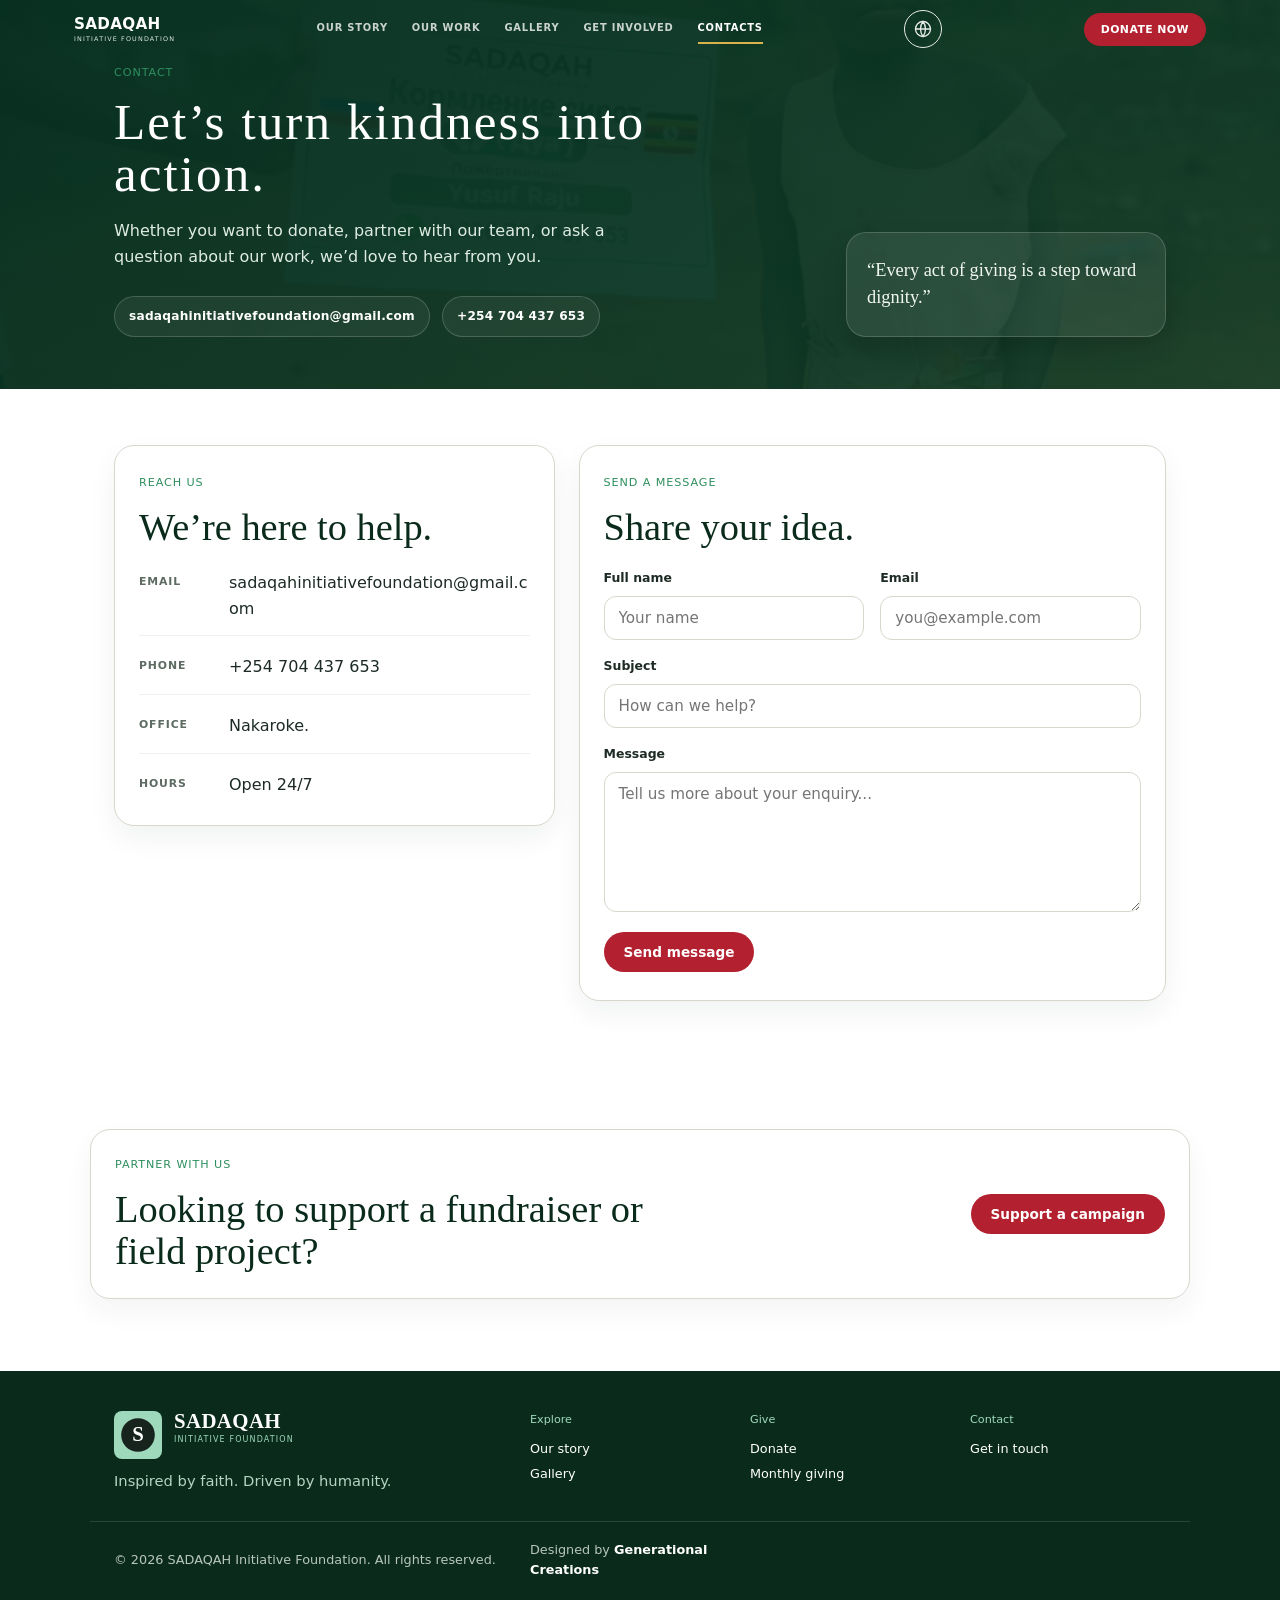
==== commit 4417b884: "Merge branch 'main' of https://github.com/Generational-creations/SADAQAH" ====
--- a/contact.html
+++ b/contact.html
@@ -98,7 +98,7 @@
               </li>
               <li>
                 <span class="label">Hours</span>
-                <span>Mon–Fri, 8:00 AM – 5:00 PM</span>
+                <span>Open 24/7</span>
               </li>
             </ul>
           </div>
--- a/styles.css
+++ b/styles.css
@@ -692,9 +692,34 @@
     linear-gradient(90deg, rgba(7, 58, 37, 0.96), rgba(7, 58, 37, 0.62) 58%, rgba(7, 58, 37, 0.15)),
     url("images/IMG-20261114-WA0152.jpg") center 48% / cover no-repeat;
 }
+.story-hero-slides {
+  position: absolute;
+  inset: 0;
+  z-index: 0;
+}
+.story-hero-slide {
+  position: absolute;
+  inset: 0;
+  background-position: center 48%;
+  background-size: cover;
+  background-repeat: no-repeat;
+  opacity: 0;
+  transition: opacity 1s ease;
+}
+.story-hero-slide.is-active {
+  opacity: 1;
+}
+.story-hero::before {
+  content: "";
+  position: absolute;
+  inset: 0;
+  z-index: 1;
+  background: linear-gradient(90deg, rgba(7, 58, 37, 0.96), rgba(7, 58, 37, 0.62) 58%, rgba(7, 58, 37, 0.15));
+  pointer-events: none;
+}
 .story-hero-inner {
   position: relative;
-  z-index: 1;
+  z-index: 2;
   width: 100%;
   padding-top: 112px;
   padding-bottom: 52px;
@@ -1502,6 +1527,9 @@
   .funders-marquee-track {
     animation: none;
   }
+  .story-hero-slide {
+    transition: none;
+  }
 }
 footer {
   background: #fff;
@@ -1777,6 +1805,10 @@
 .contact-list span {
   color: var(--ink);
   font-weight: 500;
+}
+.contact-list a,
+.contact-chips a {
+  overflow-wrap: anywhere;
 }
 .contact-form {
   display: grid;
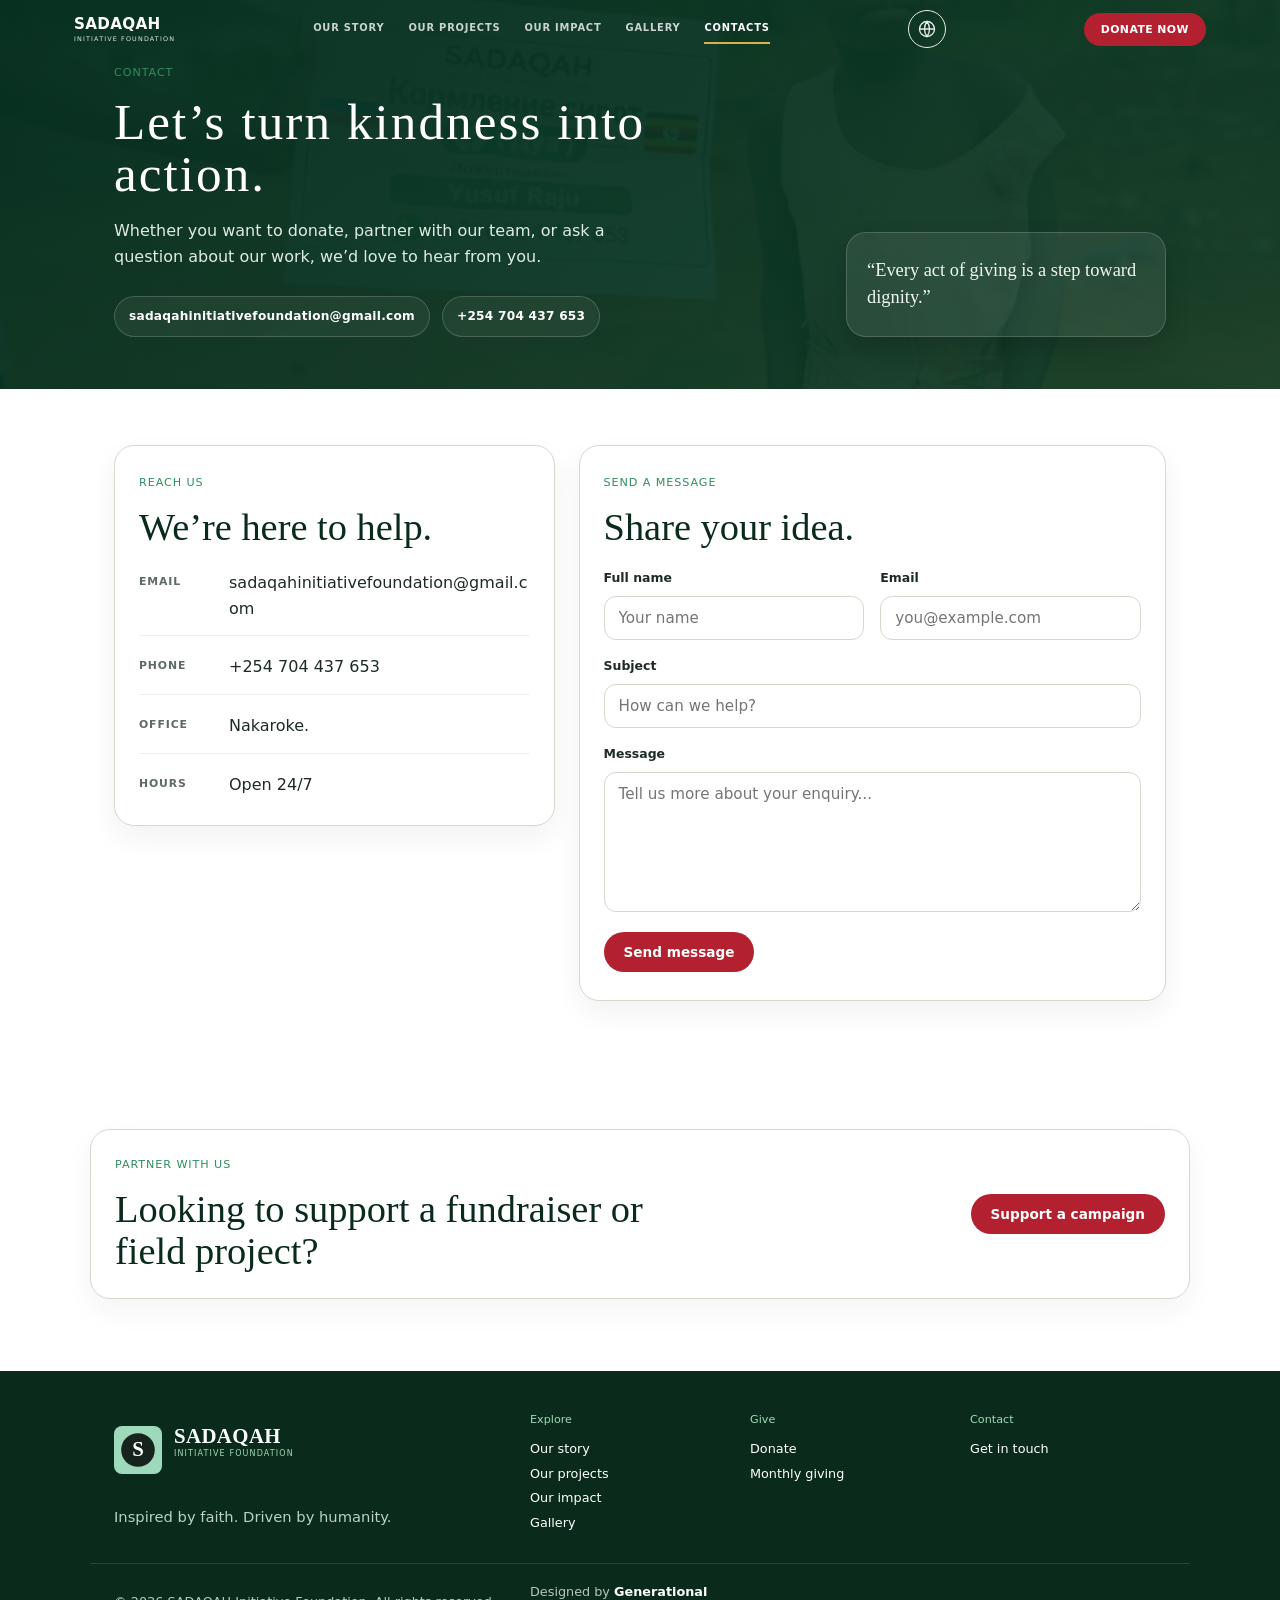
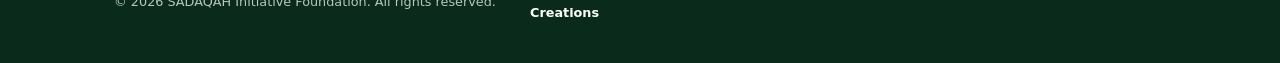
==== commit d04e0827: "new pages added" ====
--- a/contact.html
+++ b/contact.html
@@ -36,9 +36,9 @@
         >
         <nav id="primary-nav" class="links" aria-label="Main">
           <a href="story.html">OUR STORY</a
-          ><a href="index.html#work">OUR WORK</a
+          ><a href="projects.html">OUR PROJECTS</a
+          ><a href="impact.html">OUR IMPACT</a
           ><a href="gallery.html">GALLERY</a
-          ><a href="index.html#give">GET INVOLVED</a
           ><a href="contact.html" aria-current="page">CONTACTS</a>
         </nav>
         <div class="language-control">
@@ -53,7 +53,7 @@
             <div class="gtranslate_wrapper" aria-label="Available languages"></div>
           </section>
         </div>
-        <a class="btn red" href="index.html#give">Donate now</a>
+        <a class="btn red" href="donate.html">Donate now</a>
       </div>
     </header>
 
@@ -137,7 +137,7 @@
             <p class="eyebrow">PARTNER WITH US</p>
             <h2>Looking to support a fundraiser or field project?</h2>
           </div>
-          <a class="btn red" href="index.html#give">Support a campaign</a>
+          <a class="btn red" href="donate.html">Support a campaign</a>
         </div>
       </section>
     </main>
@@ -152,12 +152,14 @@
         <div>
           <h4>Explore</h4>
           <a href="story.html">Our story</a>
+          <a href="projects.html">Our projects</a>
+          <a href="impact.html">Our impact</a>
           <a href="gallery.html">Gallery</a>
         </div>
         <div>
           <h4>Give</h4>
-          <a href="index.html#give">Donate</a>
-          <a href="index.html#give">Monthly giving</a>
+          <a href="donate.html">Donate</a>
+          <a href="donate.html">Monthly giving</a>
         </div>
         <div>
           <h4>Contact</h4>
--- a/styles.css
+++ b/styles.css
@@ -1145,7 +1145,7 @@
 }
 .amount-options {
   display: grid;
-  grid-template-columns: repeat(4, minmax(0, 1fr));
+  grid-template-columns: repeat(5, minmax(0, 1fr));
   gap: 6px;
 }
 .amount-option {
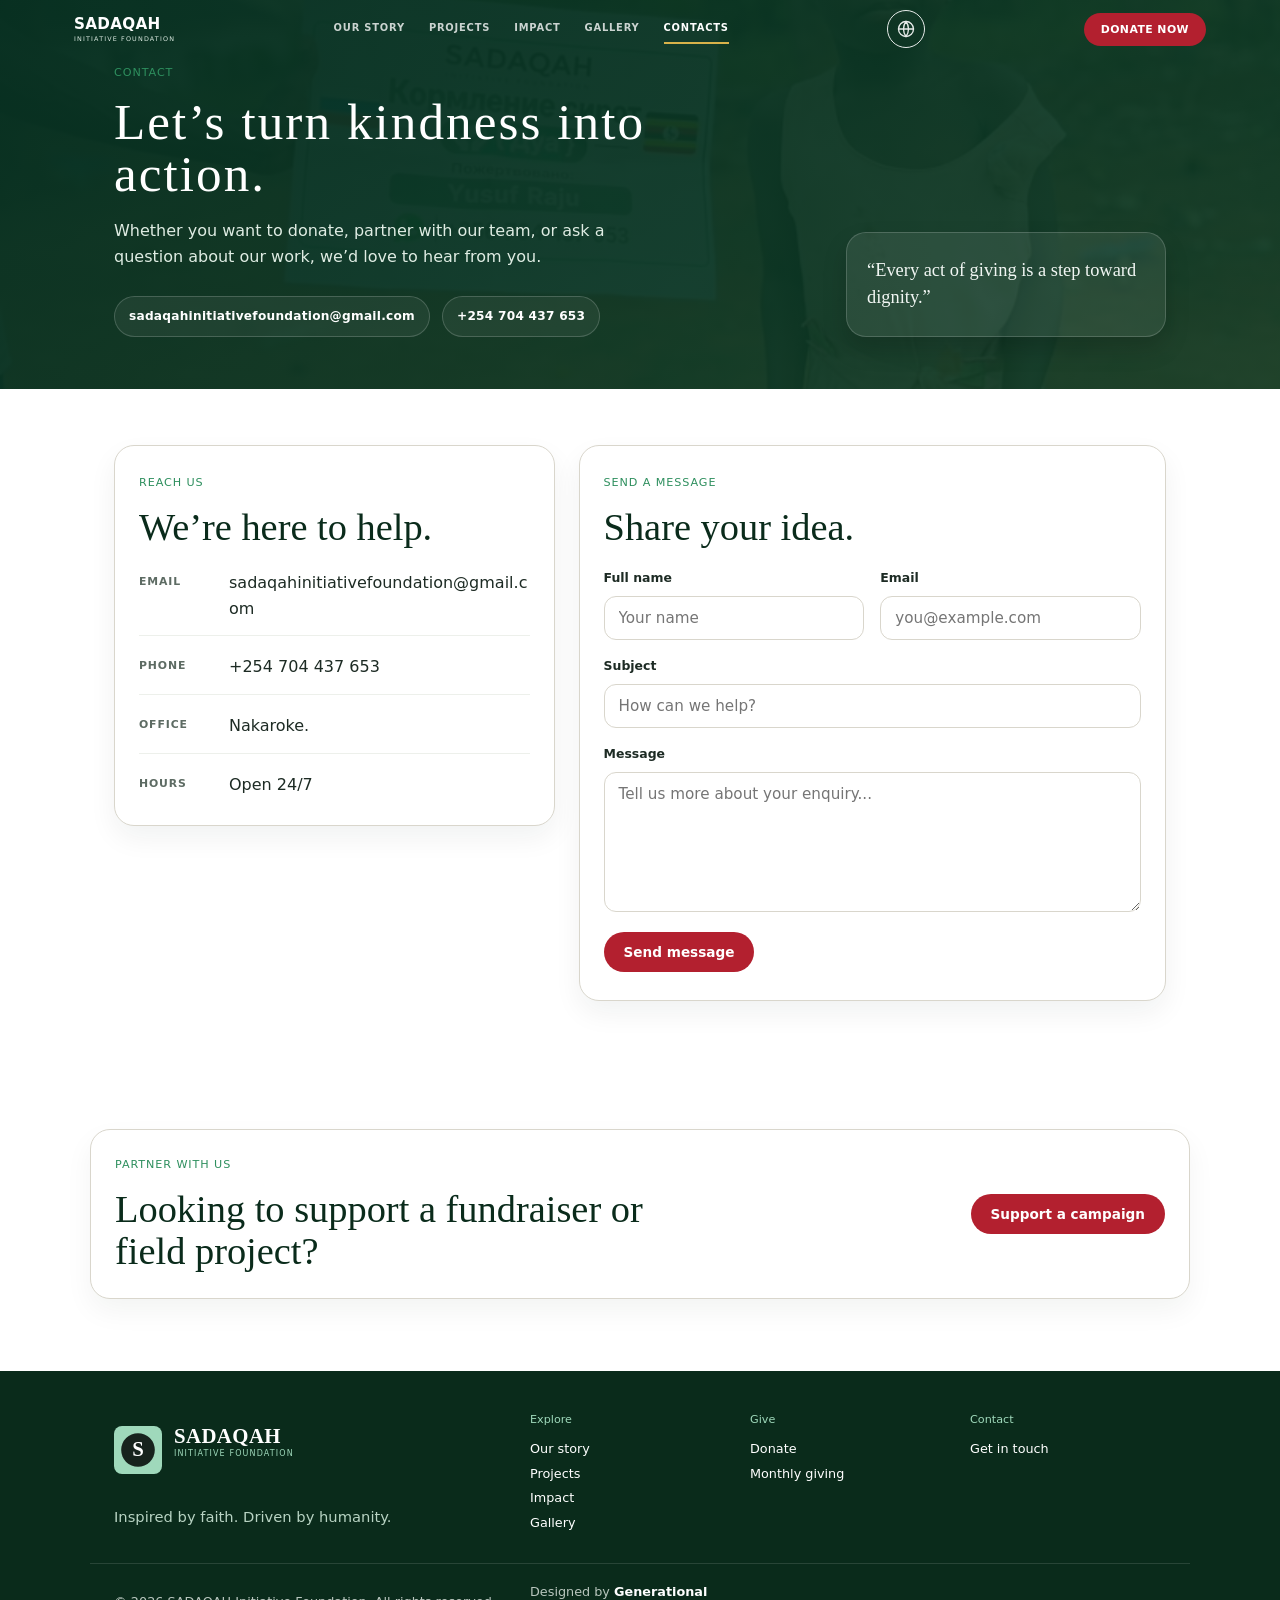
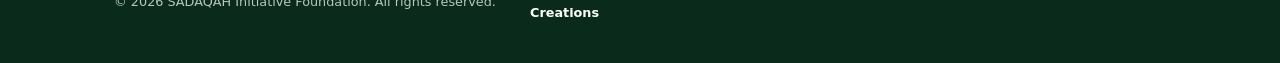
==== commit 46ec760d: "our" ====
--- a/contact.html
+++ b/contact.html
@@ -36,8 +36,8 @@
         >
         <nav id="primary-nav" class="links" aria-label="Main">
           <a href="story.html">OUR STORY</a
-          ><a href="projects.html">OUR PROJECTS</a
-          ><a href="impact.html">OUR IMPACT</a
+          ><a href="projects.html">PROJECTS</a
+          ><a href="impact.html">IMPACT</a
           ><a href="gallery.html">GALLERY</a
           ><a href="contact.html" aria-current="page">CONTACTS</a>
         </nav>
@@ -152,8 +152,8 @@
         <div>
           <h4>Explore</h4>
           <a href="story.html">Our story</a>
-          <a href="projects.html">Our projects</a>
-          <a href="impact.html">Our impact</a>
+          <a href="projects.html">Projects</a>
+          <a href="impact.html">Impact</a>
           <a href="gallery.html">Gallery</a>
         </div>
         <div>
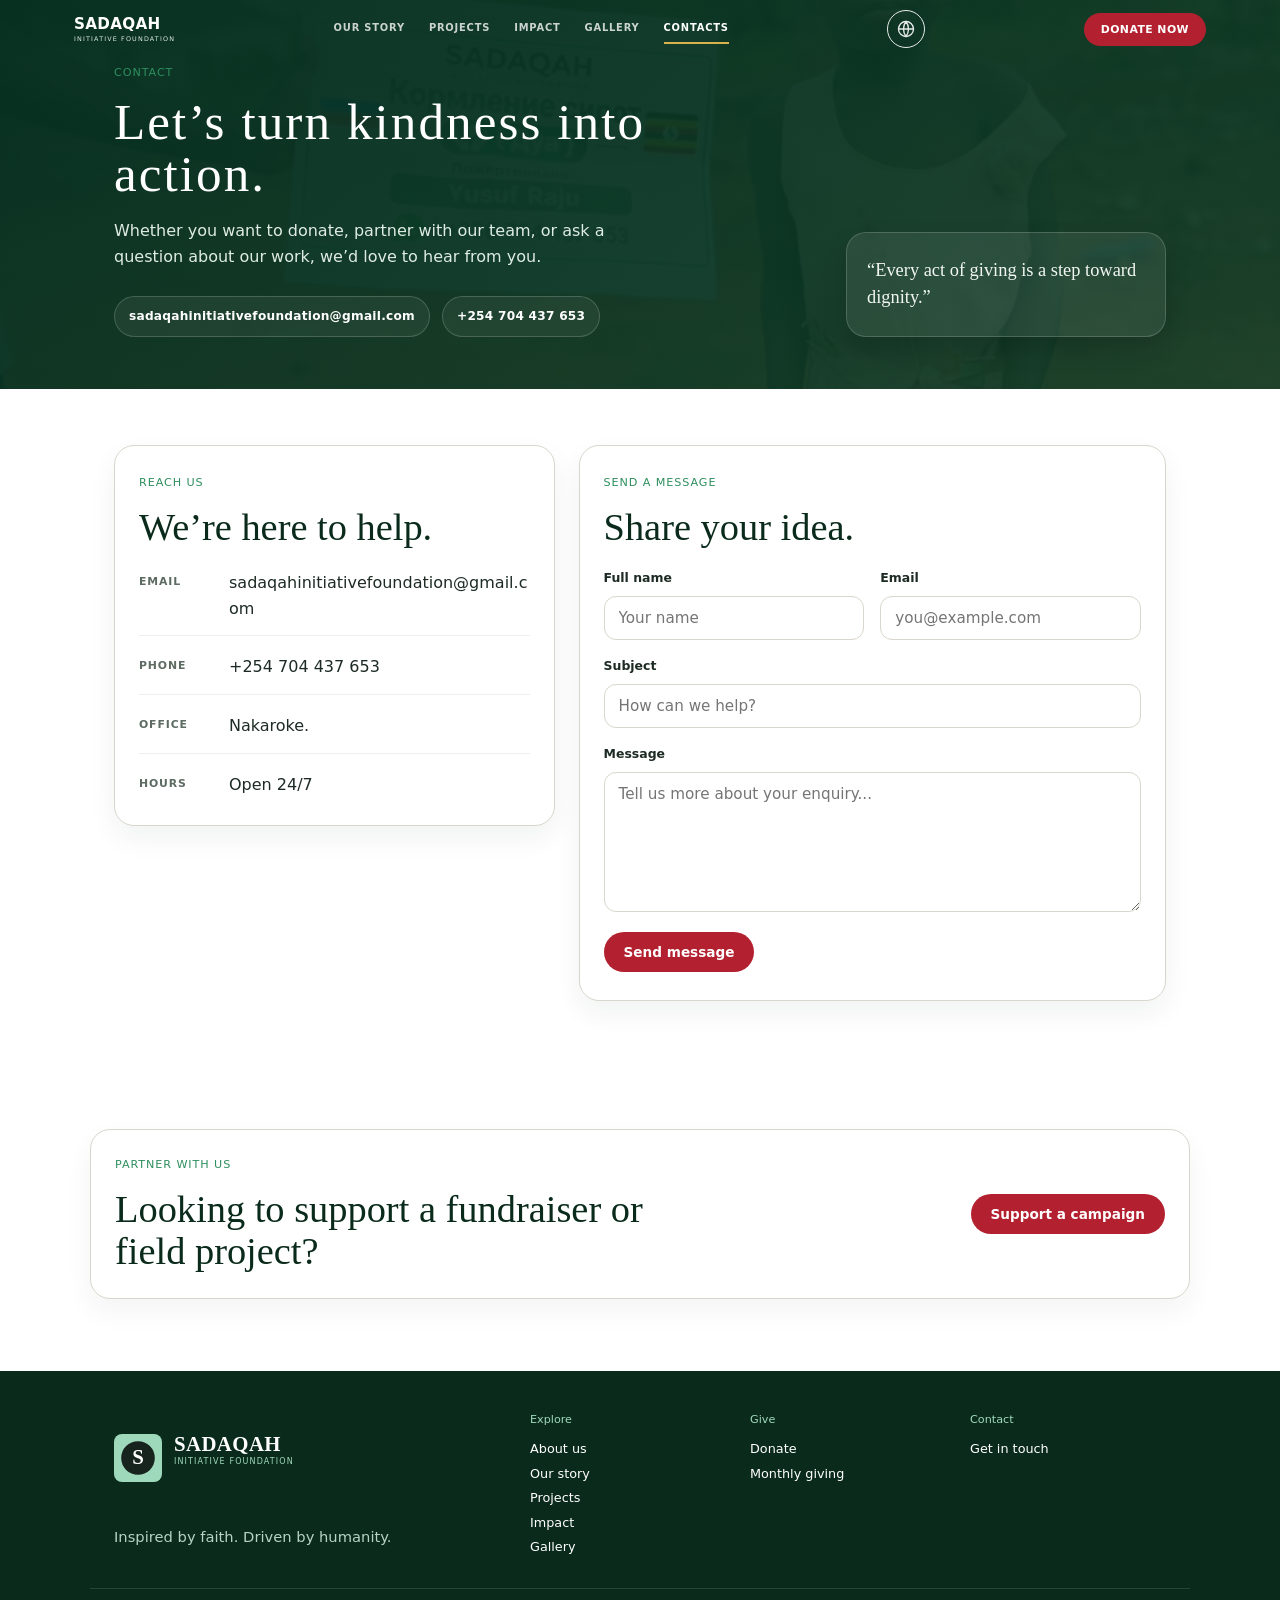
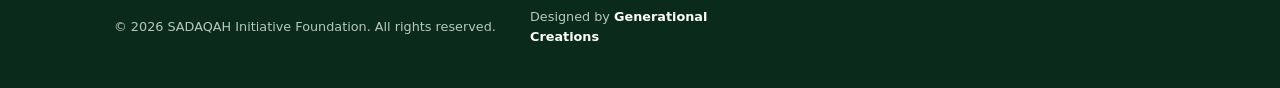
==== commit 151293b4: "Add About Us page and update navigation" ====
--- a/contact.html
+++ b/contact.html
@@ -151,6 +151,7 @@
         </div>
         <div>
           <h4>Explore</h4>
+          <a href="about.html">About us</a>
           <a href="story.html">Our story</a>
           <a href="projects.html">Projects</a>
           <a href="impact.html">Impact</a>
--- a/styles.css
+++ b/styles.css
@@ -636,8 +636,26 @@
   gap: 56px;
   align-items: start;
 }
+.projects-grid {
+  display: grid;
+  grid-template-columns: repeat(3, 1fr);
+  gap: 24px;
+  align-items: start;
+}
+.projects-grid .card {
+  min-height: 255px;
+  display: flex;
+  flex-direction: column;
+}
+.projects-grid .card .tl {
+  margin-top: auto;
+  padding-top: 18px;
+}
 @media (max-width: 760px) {
   .two {
+    grid-template-columns: 1fr;
+  }
+  .projects-grid {
     grid-template-columns: 1fr;
   }
   .story-copy {
@@ -734,6 +752,68 @@
   max-width: 580px;
   color: #e1eee6;
   font-size: 1.05rem;
+}
+.story-tabs {
+  display: flex;
+  justify-content: center;
+  gap: 8px;
+  padding: 16px 20px;
+  border-bottom: 1px solid #e3e8e4;
+  background: #fff;
+}
+.story-tabs a {
+  min-width: 120px;
+  padding: 10px 18px;
+  border-radius: 999px;
+  text-align: center;
+  color: var(--mut);
+  font-size: 0.72rem;
+  font-weight: 700;
+  letter-spacing: 0.08em;
+  text-transform: uppercase;
+}
+.story-tabs a[aria-current="page"],
+.story-tabs a:hover {
+  background: var(--g);
+  color: #fff;
+}
+.about-section {
+  padding: 88px 0 100px;
+  background: var(--cream);
+}
+.about-grid {
+  display: grid;
+  grid-template-columns: repeat(3, minmax(0, 1fr));
+  gap: 20px;
+  margin-top: 34px;
+}
+.about-card {
+  min-height: 210px;
+  padding: 28px;
+  border: 1px solid #e1e7e3;
+  border-radius: 14px;
+  background: #fff;
+  box-shadow: 0 18px 40px rgba(14, 59, 38, 0.08);
+}
+.about-card .eyebrow {
+  color: var(--red);
+}
+.about-card h2 {
+  margin: 10px 0 8px;
+  color: var(--ink);
+  font-size: 1.35rem;
+}
+.about-card p {
+  color: var(--mut);
+  line-height: 1.7;
+}
+@media (max-width: 760px) {
+  .about-section {
+    padding: 64px 0 72px;
+  }
+  .about-grid {
+    grid-template-columns: 1fr;
+  }
 }
 .story-timeline-section {
   padding: 88px 0 100px;
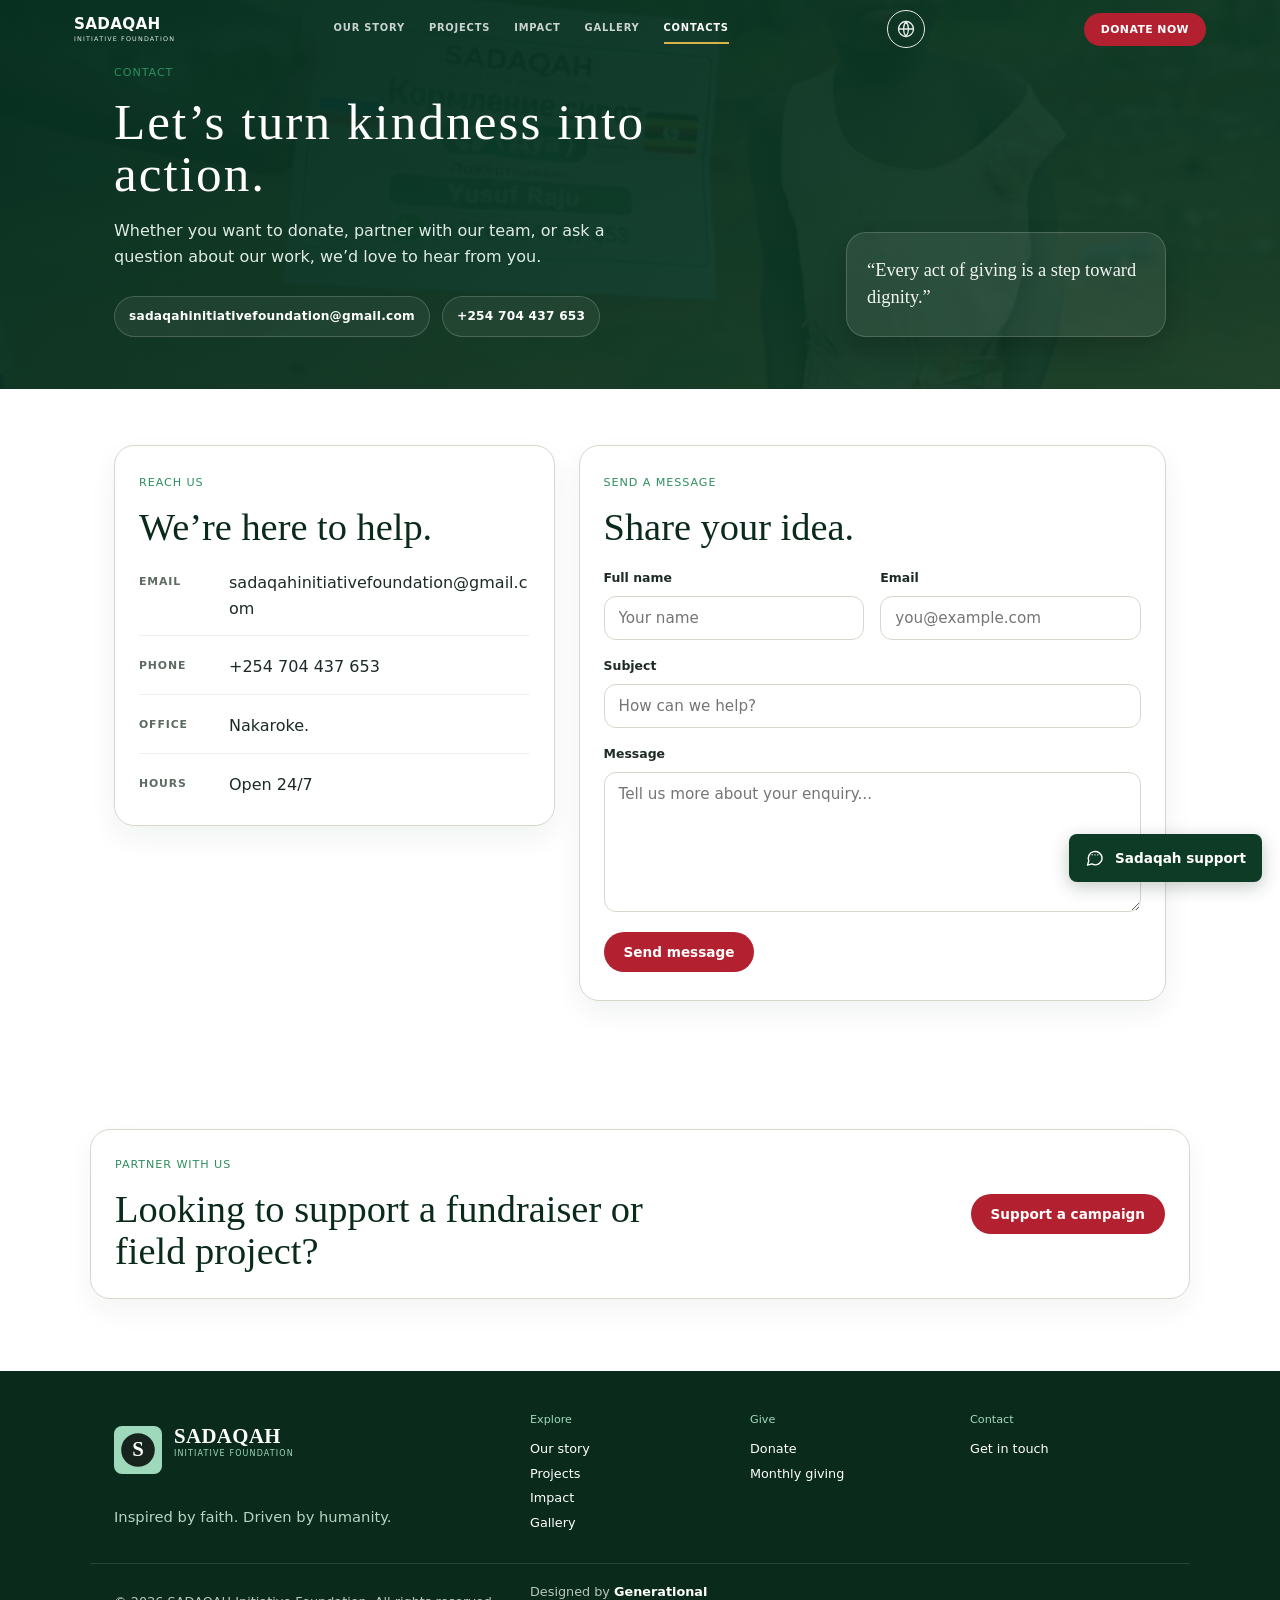
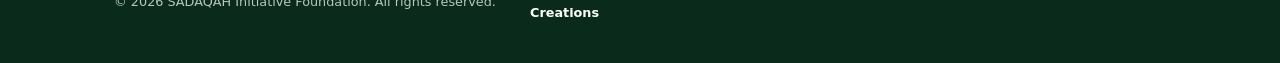
==== commit 766b4b0b: "added sadaqah support button" ====
--- a/contact.html
+++ b/contact.html
@@ -151,7 +151,6 @@
         </div>
         <div>
           <h4>Explore</h4>
-          <a href="about.html">About us</a>
           <a href="story.html">Our story</a>
           <a href="projects.html">Projects</a>
           <a href="impact.html">Impact</a>
@@ -173,6 +172,45 @@
       </div>
     </footer>
 
+    <div class="support-widget">
+      <div class="support-options" id="support-options" aria-label="Contact SADAQAH support" hidden>
+        <a
+          class="support-option"
+          href="https://wa.me/254704437653?text=Hello%20SADAQAH%20Support%20Team%2C%0A%0AI%20need%20assistance.%20Could%20you%20please%20help%20me%3F"
+          target="_blank"
+          rel="noopener noreferrer"
+        >
+          <svg viewBox="0 0 24 24" aria-hidden="true">
+            <path d="M20.5 11.8a8.3 8.3 0 0 1-12.3 7.3L3 20.5l1.5-5a8.3 8.3 0 1 1 16-3.7Z"></path>
+            <path d="M8.5 8.2c.2-.5.4-.5.7-.5h.5c.2 0 .4.1.5.4l.7 1.7c.1.2.1.4 0 .6l-.5.7c-.2.2-.2.4 0 .6.4.7 1 1.3 1.7 1.7.2.1.4.1.6-.1l.7-.8c.2-.2.4-.2.7-.1l1.6.8c.3.1.4.3.4.5 0 .3-.2 1.2-.8 1.6-.5.4-1.1.6-1.8.4-1-.2-2.2-.8-3.4-1.9-1.4-1.2-2.3-2.7-2.5-3.7-.2-.9.1-1.5.4-1.9Z"></path>
+          </svg>
+          <span>WhatsApp support</span>
+        </a>
+        <a
+          class="support-option"
+          href="mailto:sadaqahinitiativefoundation@gmail.com?subject=Support%20request&amp;body=Hello%20SADAQAH%20Support%20Team%2C%0D%0A%0D%0AI%20need%20assistance.%20Could%20you%20please%20help%20me%3F"
+        >
+          <svg viewBox="0 0 24 24" aria-hidden="true">
+            <rect x="3" y="5" width="18" height="14" rx="2"></rect>
+            <path d="m4 7 8 6 8-6"></path>
+          </svg>
+          <span>Email support</span>
+        </a>
+      </div>
+      <button
+        class="support-toggle"
+        type="button"
+        aria-controls="support-options"
+        aria-expanded="false"
+      >
+        <svg viewBox="0 0 24 24" aria-hidden="true">
+          <path d="M20.5 11.8a8.3 8.3 0 0 1-12.3 7.3L3 20.5l1.5-5a8.3 8.3 0 1 1 16-3.7Z"></path>
+          <path d="M8.5 8.2h.1m3.3 0h.1m3.3 0h.1"></path>
+        </svg>
+        <span>Sadaqah support</span>
+      </button>
+    </div>
+
     <script src="language.js"></script>
     <script src="script.js"></script>
   </body>
--- a/styles.css
+++ b/styles.css
@@ -636,26 +636,8 @@
   gap: 56px;
   align-items: start;
 }
-.projects-grid {
-  display: grid;
-  grid-template-columns: repeat(3, 1fr);
-  gap: 24px;
-  align-items: start;
-}
-.projects-grid .card {
-  min-height: 255px;
-  display: flex;
-  flex-direction: column;
-}
-.projects-grid .card .tl {
-  margin-top: auto;
-  padding-top: 18px;
-}
 @media (max-width: 760px) {
   .two {
-    grid-template-columns: 1fr;
-  }
-  .projects-grid {
     grid-template-columns: 1fr;
   }
   .story-copy {
@@ -752,68 +734,6 @@
   max-width: 580px;
   color: #e1eee6;
   font-size: 1.05rem;
-}
-.story-tabs {
-  display: flex;
-  justify-content: center;
-  gap: 8px;
-  padding: 16px 20px;
-  border-bottom: 1px solid #e3e8e4;
-  background: #fff;
-}
-.story-tabs a {
-  min-width: 120px;
-  padding: 10px 18px;
-  border-radius: 999px;
-  text-align: center;
-  color: var(--mut);
-  font-size: 0.72rem;
-  font-weight: 700;
-  letter-spacing: 0.08em;
-  text-transform: uppercase;
-}
-.story-tabs a[aria-current="page"],
-.story-tabs a:hover {
-  background: var(--g);
-  color: #fff;
-}
-.about-section {
-  padding: 88px 0 100px;
-  background: var(--cream);
-}
-.about-grid {
-  display: grid;
-  grid-template-columns: repeat(3, minmax(0, 1fr));
-  gap: 20px;
-  margin-top: 34px;
-}
-.about-card {
-  min-height: 210px;
-  padding: 28px;
-  border: 1px solid #e1e7e3;
-  border-radius: 14px;
-  background: #fff;
-  box-shadow: 0 18px 40px rgba(14, 59, 38, 0.08);
-}
-.about-card .eyebrow {
-  color: var(--red);
-}
-.about-card h2 {
-  margin: 10px 0 8px;
-  color: var(--ink);
-  font-size: 1.35rem;
-}
-.about-card p {
-  color: var(--mut);
-  line-height: 1.7;
-}
-@media (max-width: 760px) {
-  .about-section {
-    padding: 64px 0 72px;
-  }
-  .about-grid {
-    grid-template-columns: 1fr;
-  }
 }
 .story-timeline-section {
   padding: 88px 0 100px;
@@ -1621,6 +1541,70 @@
   grid-template-columns: 2fr 1fr 1fr 1fr;
   gap: 24px;
 }
+.support-widget {
+  position: fixed;
+  right: max(18px, env(safe-area-inset-right));
+  bottom: max(18px, env(safe-area-inset-bottom));
+  z-index: 20;
+  display: grid;
+  justify-items: end;
+  gap: 10px;
+}
+.support-toggle {
+  display: flex;
+  min-height: 48px;
+  align-items: center;
+  gap: 10px;
+  padding: 0 16px;
+  border: 0;
+  border-radius: 8px;
+  background: var(--g);
+  color: #fff;
+  box-shadow: 0 5px 18px rgba(10, 35, 24, 0.24);
+  font: 600 0.85rem var(--sans);
+  cursor: pointer;
+}
+.support-toggle:hover {
+  background: var(--g2);
+}
+.support-toggle svg,
+.support-option svg {
+  width: 20px;
+  height: 20px;
+  flex: none;
+  fill: none;
+  stroke: currentColor;
+  stroke-linecap: round;
+  stroke-linejoin: round;
+  stroke-width: 1.7;
+}
+.support-options {
+  display: grid;
+  min-width: 200px;
+  gap: 4px;
+  padding: 8px;
+  border: 1px solid var(--bd);
+  border-radius: 8px;
+  background: #fff;
+  box-shadow: 0 5px 22px rgba(10, 35, 24, 0.18);
+}
+.support-options[hidden] {
+  display: none;
+}
+.support-option {
+  display: flex;
+  align-items: center;
+  gap: 10px;
+  padding: 10px;
+  border-radius: 5px;
+  color: var(--ink);
+  font-size: 0.82rem;
+  font-weight: 600;
+}
+.support-option:hover {
+  background: var(--cream);
+  color: var(--g);
+}
 footer h4 {
   margin: 0 0 8px;
   font-size: 0.7rem;
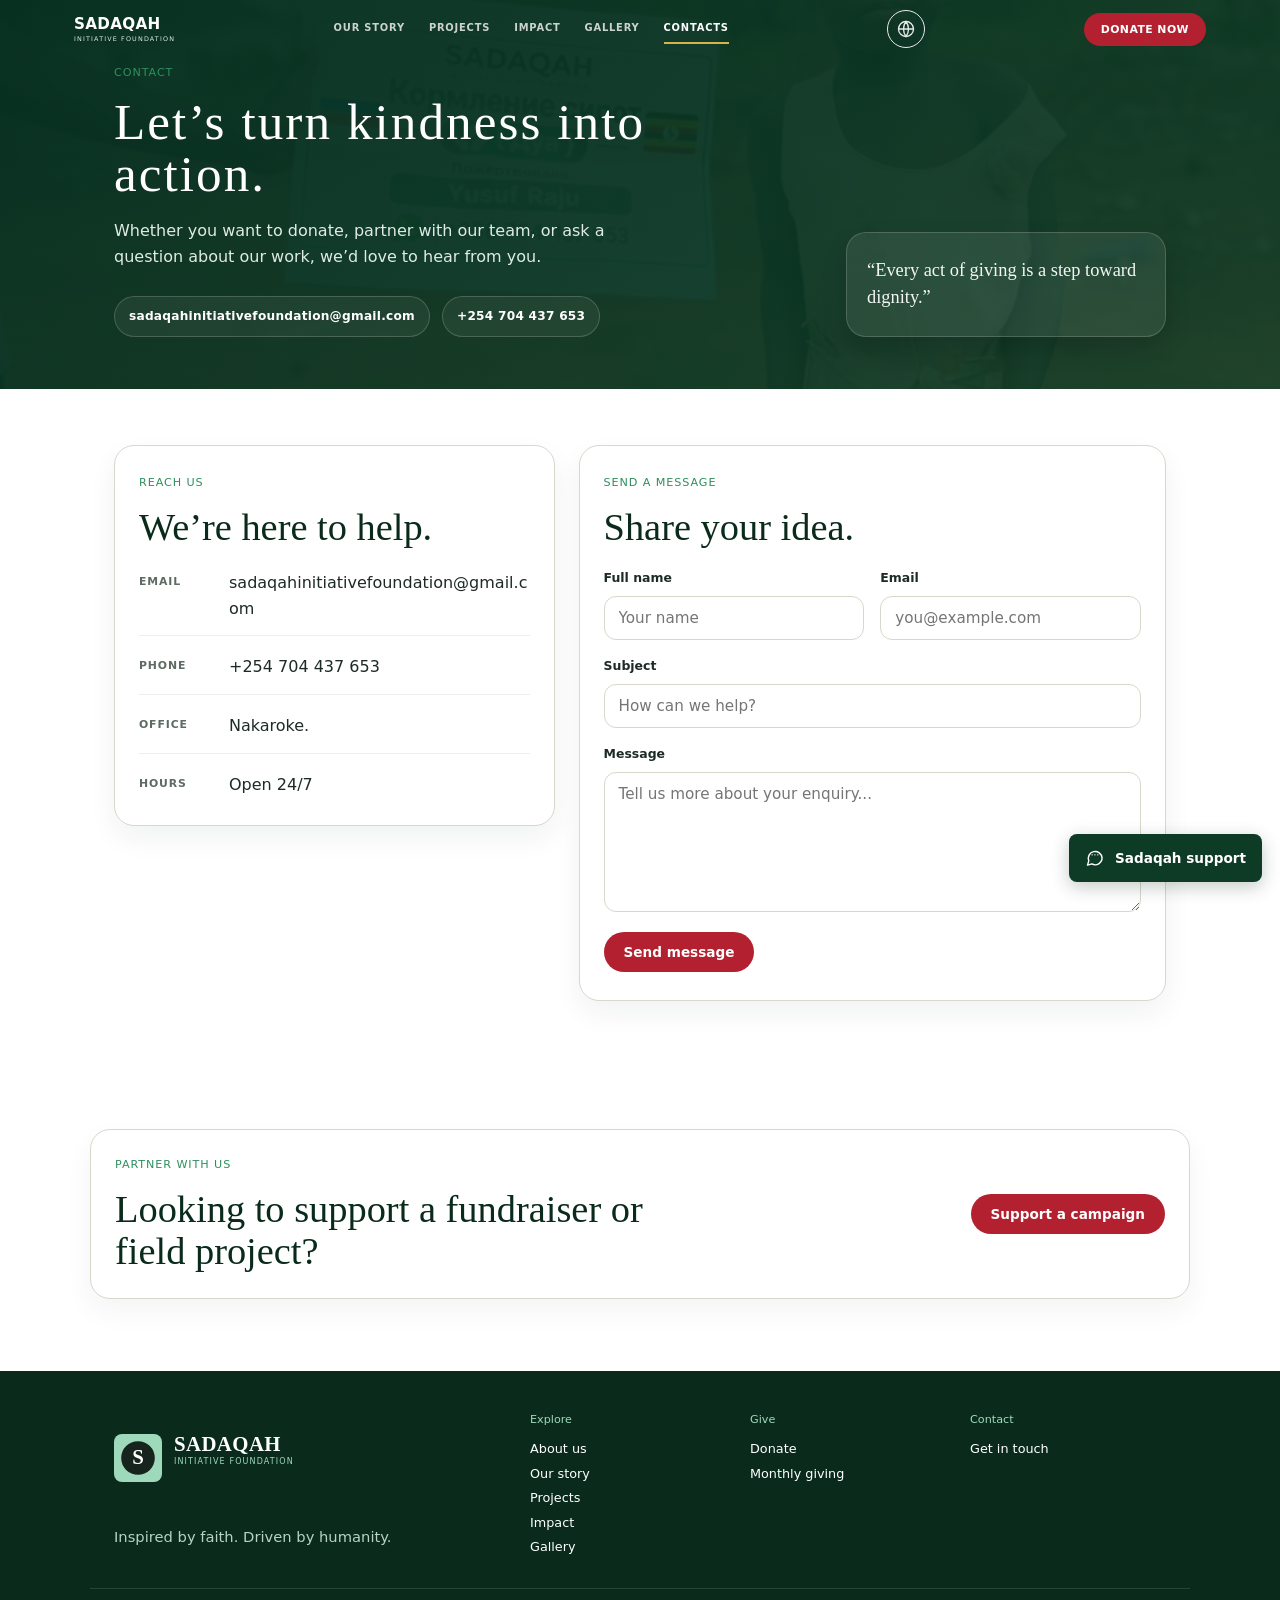
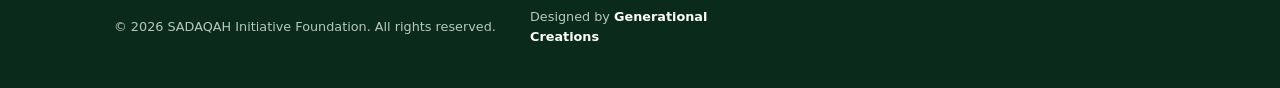
==== commit 84570073: "Merge branch 'main' of https://github.com/Generational-creations/SADAQAH" ====
--- a/contact.html
+++ b/contact.html
@@ -151,6 +151,7 @@
         </div>
         <div>
           <h4>Explore</h4>
+          <a href="about.html">About us</a>
           <a href="story.html">Our story</a>
           <a href="projects.html">Projects</a>
           <a href="impact.html">Impact</a>
--- a/styles.css
+++ b/styles.css
@@ -636,8 +636,26 @@
   gap: 56px;
   align-items: start;
 }
+.projects-grid {
+  display: grid;
+  grid-template-columns: repeat(3, 1fr);
+  gap: 24px;
+  align-items: start;
+}
+.projects-grid .card {
+  min-height: 255px;
+  display: flex;
+  flex-direction: column;
+}
+.projects-grid .card .tl {
+  margin-top: auto;
+  padding-top: 18px;
+}
 @media (max-width: 760px) {
   .two {
+    grid-template-columns: 1fr;
+  }
+  .projects-grid {
     grid-template-columns: 1fr;
   }
   .story-copy {
@@ -734,6 +752,68 @@
   max-width: 580px;
   color: #e1eee6;
   font-size: 1.05rem;
+}
+.story-tabs {
+  display: flex;
+  justify-content: center;
+  gap: 8px;
+  padding: 16px 20px;
+  border-bottom: 1px solid #e3e8e4;
+  background: #fff;
+}
+.story-tabs a {
+  min-width: 120px;
+  padding: 10px 18px;
+  border-radius: 999px;
+  text-align: center;
+  color: var(--mut);
+  font-size: 0.72rem;
+  font-weight: 700;
+  letter-spacing: 0.08em;
+  text-transform: uppercase;
+}
+.story-tabs a[aria-current="page"],
+.story-tabs a:hover {
+  background: var(--g);
+  color: #fff;
+}
+.about-section {
+  padding: 88px 0 100px;
+  background: var(--cream);
+}
+.about-grid {
+  display: grid;
+  grid-template-columns: repeat(3, minmax(0, 1fr));
+  gap: 20px;
+  margin-top: 34px;
+}
+.about-card {
+  min-height: 210px;
+  padding: 28px;
+  border: 1px solid #e1e7e3;
+  border-radius: 14px;
+  background: #fff;
+  box-shadow: 0 18px 40px rgba(14, 59, 38, 0.08);
+}
+.about-card .eyebrow {
+  color: var(--red);
+}
+.about-card h2 {
+  margin: 10px 0 8px;
+  color: var(--ink);
+  font-size: 1.35rem;
+}
+.about-card p {
+  color: var(--mut);
+  line-height: 1.7;
+}
+@media (max-width: 760px) {
+  .about-section {
+    padding: 64px 0 72px;
+  }
+  .about-grid {
+    grid-template-columns: 1fr;
+  }
 }
 .story-timeline-section {
   padding: 88px 0 100px;
